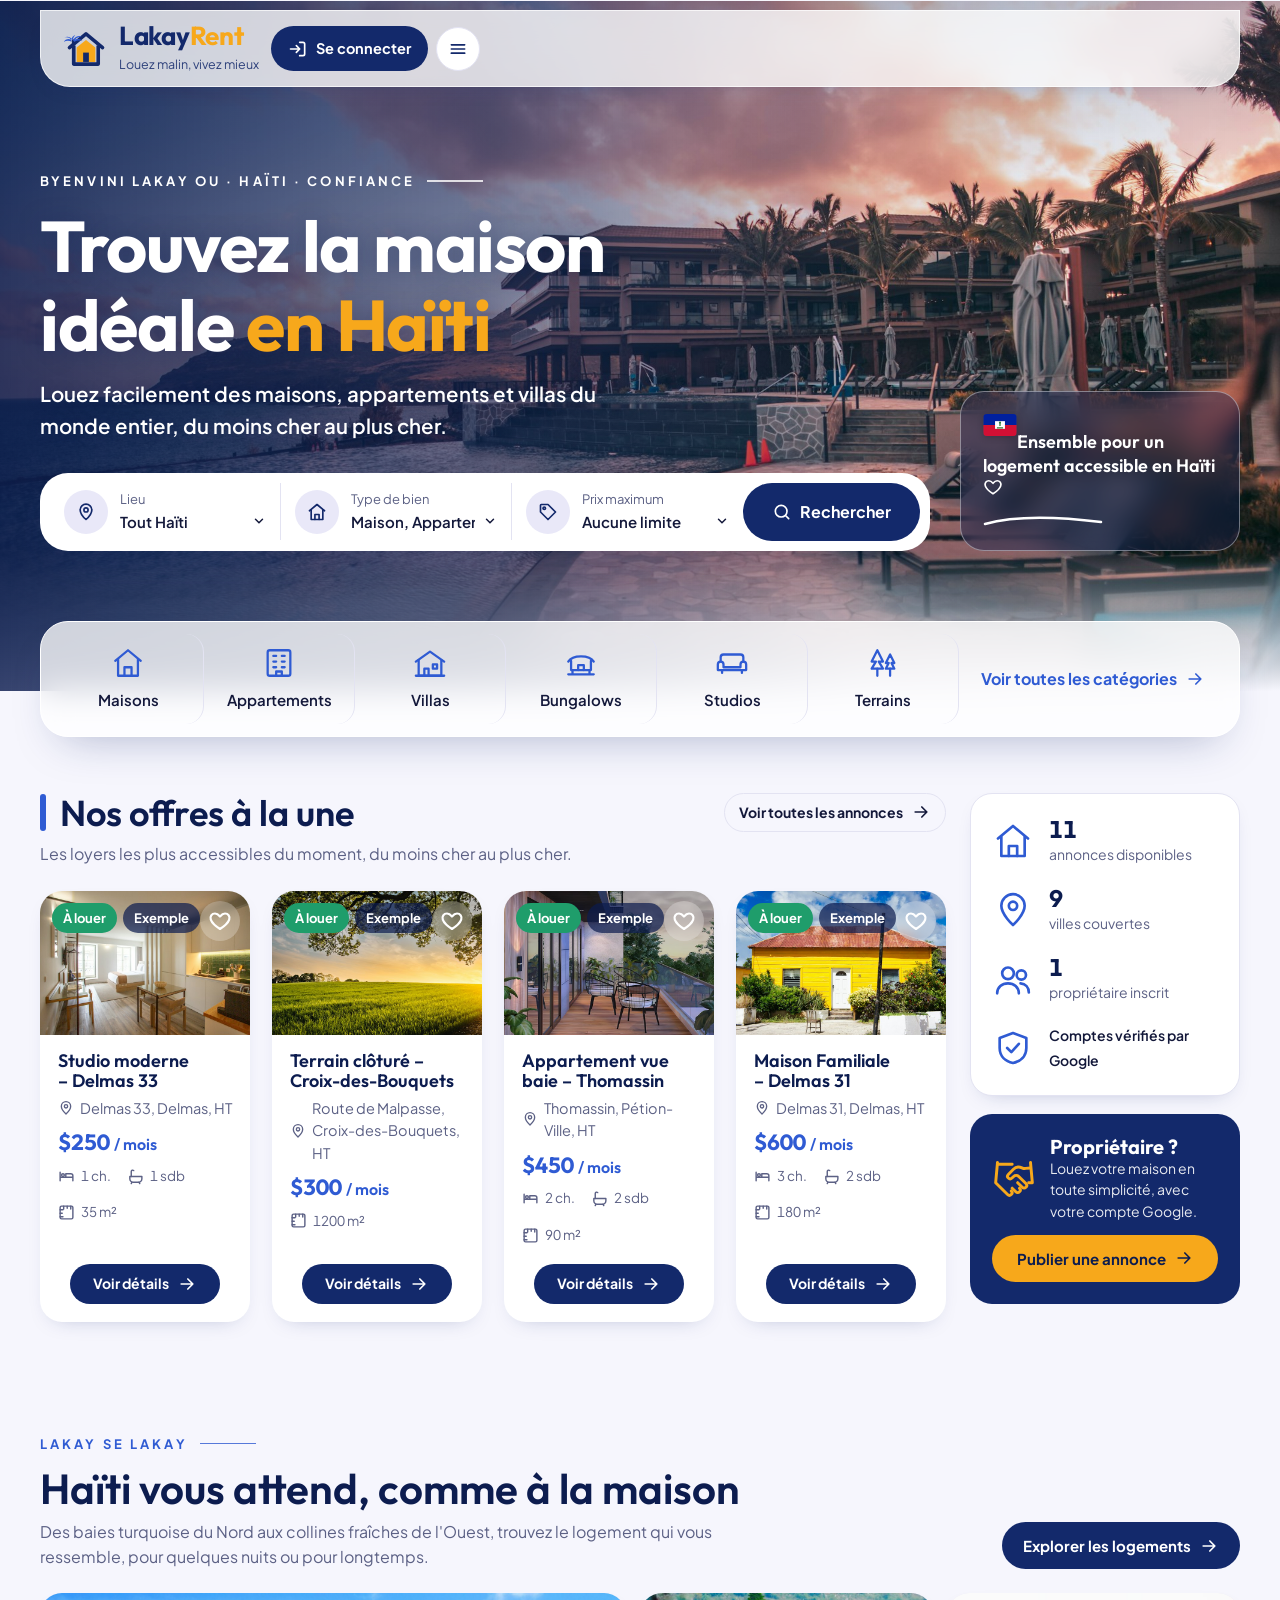
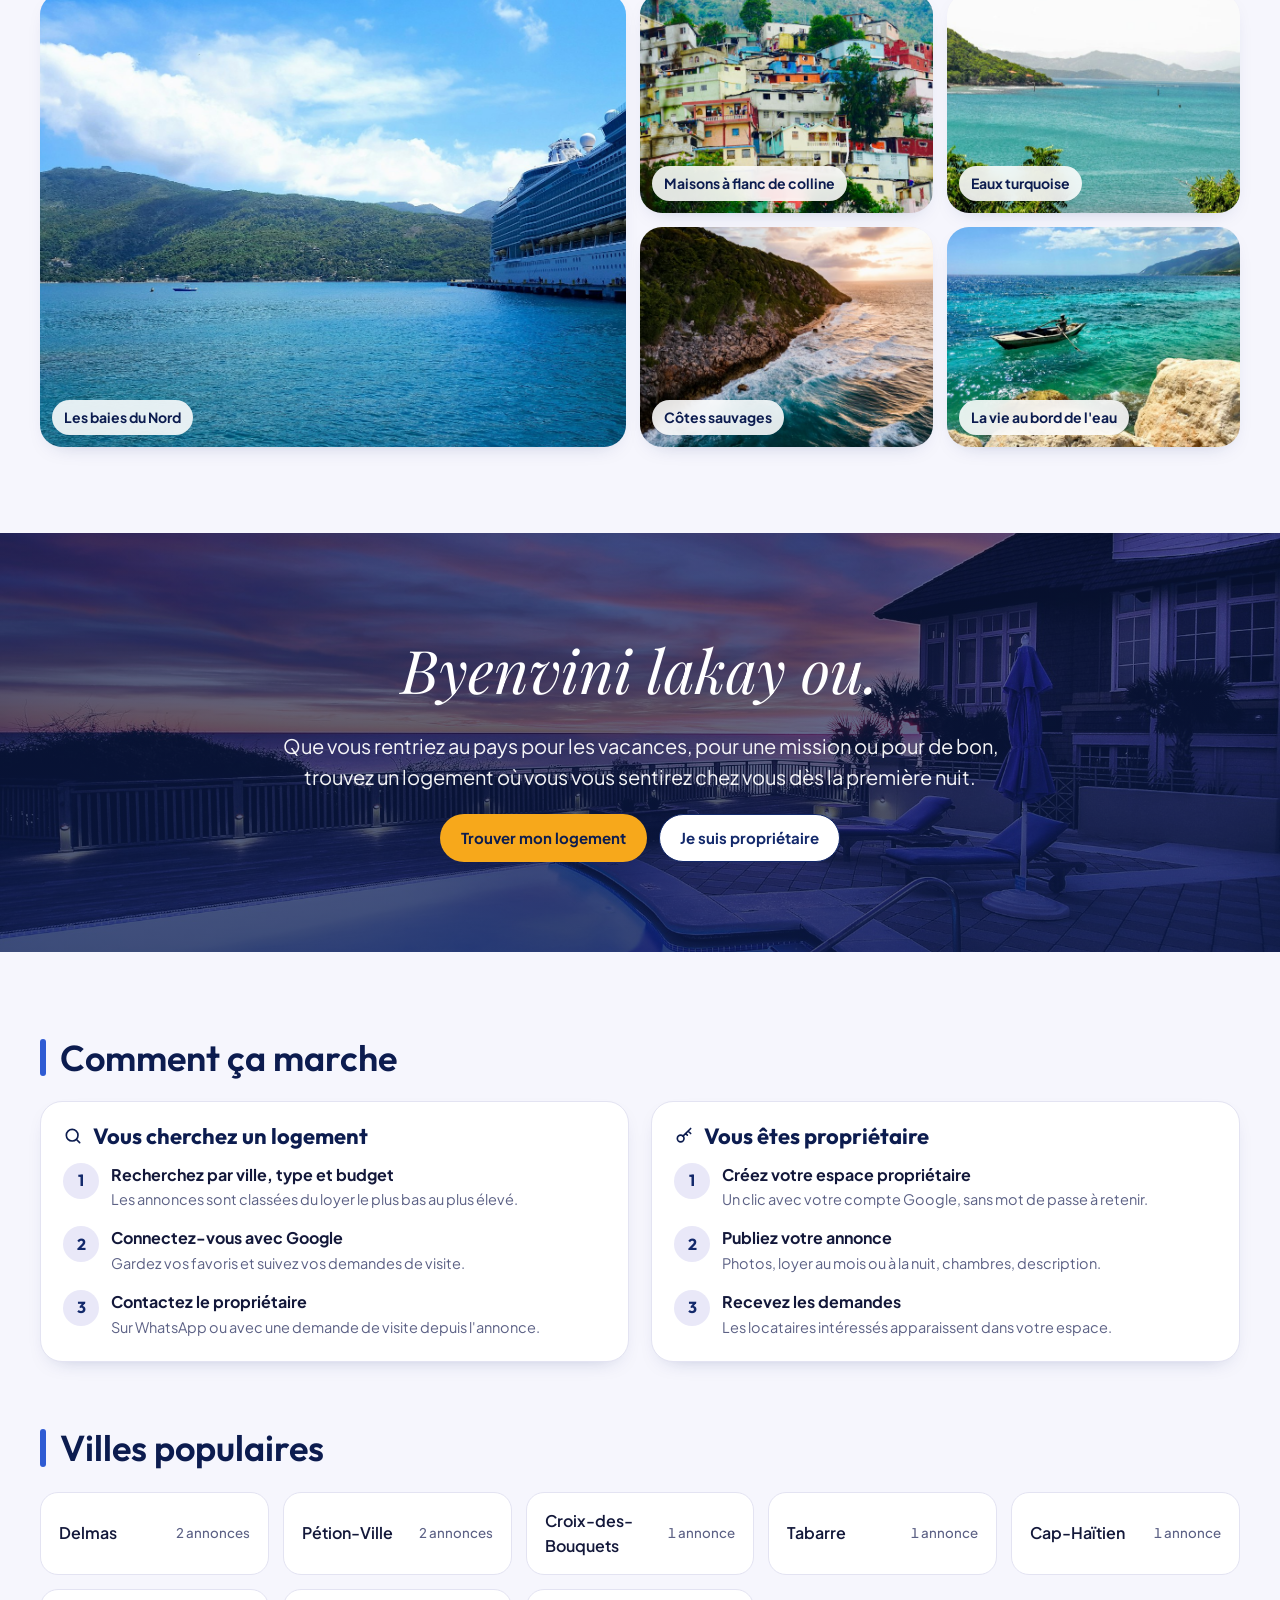
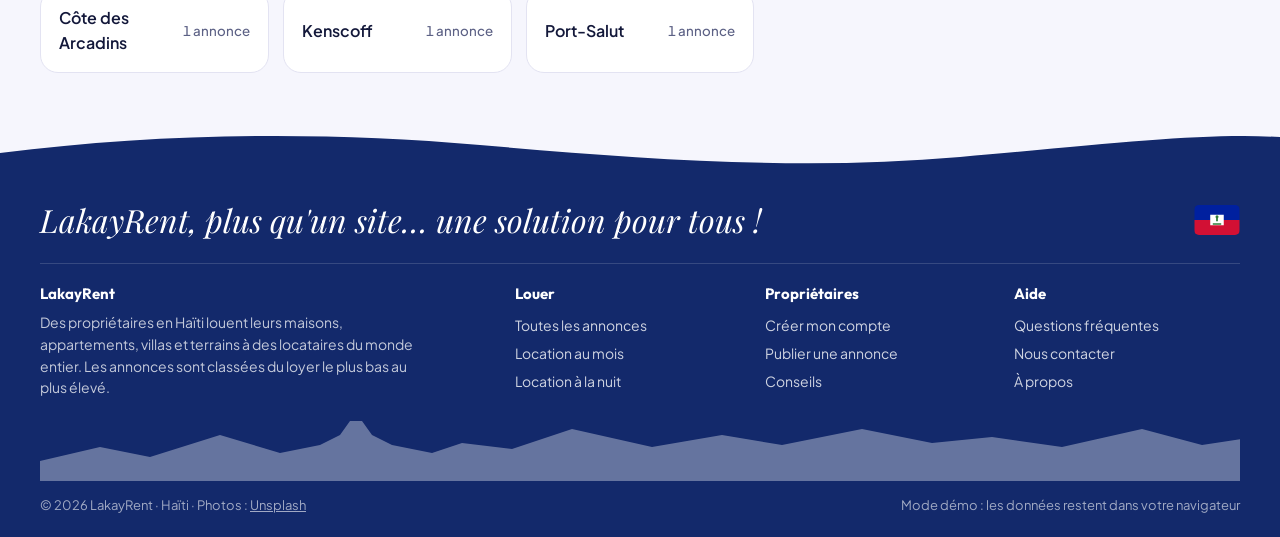
==== index.html @ ba7695eb "Vraies photos, section Haïti et bandeau d'accueil Co-Authored-By: Claude Opus 5.5 <noreply@anthropic" ====
<!DOCTYPE html>
<html lang="fr">
<head>
<meta charset="utf-8">
<meta name="viewport" content="width=device-width, initial-scale=1">
<title>LakayRent — Trouvez la maison idéale en Haïti</title>
<meta name="description" content="Louez des maisons, appartements, villas et terrains en Haïti, classés du moins cher au plus cher. Propriétaires : publiez votre annonce avec votre compte Google.">
<link rel="icon" href="assets/img/favicon.svg" type="image/svg+xml">
<link rel="preconnect" href="https://fonts.googleapis.com"><link rel="preconnect" href="https://fonts.gstatic.com" crossorigin>
<link href="https://fonts.googleapis.com/css2?family=Outfit:wght@400;500;600;700&family=Plus+Jakarta+Sans:wght@400;500;600;700&family=Playfair+Display:ital,wght@1,500&display=swap" rel="stylesheet">
<link rel="stylesheet" href="assets/css/style.css">
</head>
<body data-page="home">
<header id="site-header"></header>

<main>
  <section class="hero">
    <div class="container hero-inner">
      <div>
        <div class="eyebrow">Byenvini lakay ou · Haïti · Confiance</div>
        <h1>Trouvez la maison idéale <em>en Haïti</em></h1>
        <p class="lead">Louez facilement des maisons, appartements et villas du monde entier, du moins cher au plus cher.</p>
        <form class="searchbar" id="search" action="annonces.html">
          <div class="sb-field"><span class="sb-ico" id="icoLieu"></span><div style="flex:1;min-width:0"><label for="sVille">Lieu</label><select id="sVille" name="ville"><option value="">Tout Haïti</option></select></div></div>
          <div class="sb-field"><span class="sb-ico" id="icoType"></span><div style="flex:1;min-width:0"><label for="sType">Type de bien</label><select id="sType" name="type"><option value="">Maison, Appartement…</option></select></div></div>
          <div class="sb-field"><span class="sb-ico" id="icoPrix"></span><div style="flex:1;min-width:0"><label for="sMax">Prix maximum</label><select id="sMax" name="max">
            <option value="">Aucune limite</option><option value="100">$100</option><option value="250">$250</option><option value="500">$500</option><option value="1000">$1,000</option><option value="2500">$2,500</option></select></div></div>
          <button class="btn btn-primary" type="submit" id="sGo">Rechercher</button>
        </form>
      </div>
      <aside class="hero-note" id="heroNote"></aside>
    </div>
  </section>

  <div class="container cats">
    <nav class="cats-bar" id="cats" aria-label="Catégories"></nav>
  </div>

  <section class="section">
    <div class="container split">
      <div>
        <div class="section-head">
          <h2 class="section-title">Nos offres à la une</h2>
          <a class="btn btn-ghost btn-sm" href="annonces.html">Voir toutes les annonces <span id="arr1"></span></a>
        </div>
        <p class="section-sub">Les loyers les plus accessibles du moment, du moins cher au plus cher.</p>
        <div class="grid four" id="featured">
          <div class="skeleton"></div><div class="skeleton"></div><div class="skeleton"></div><div class="skeleton"></div>
        </div>
      </div>
      <aside>
        <div class="panel stats" id="stats"></div>
        <div class="owner-cta">
          <div class="head"><span id="icoHand"></span><div><h3>Propriétaire ?</h3><p>Louez votre maison en toute simplicité, avec votre compte Google.</p></div></div>
          <a class="btn btn-sun" href="connexion.html?role=proprietaire">Publier une annonce <span id="arr2"></span></a>
        </div>
      </aside>
    </div>
  </section>

  <section class="section haiti">
    <div class="container">
      <div class="haiti-head">
        <div>
          <div class="eyebrow" style="color:var(--blue)">Lakay se lakay</div>
          <h2>Haïti vous attend, comme à la maison</h2>
          <p>Des baies turquoise du Nord aux collines fraîches de l'Ouest, trouvez le logement qui vous ressemble, pour quelques nuits ou pour longtemps.</p>
        </div>
        <a class="btn btn-primary" href="annonces.html">Explorer les logements <span id="arr3"></span></a>
      </div>
      <div class="mosaic">
        <figure class="m-big"><img src="assets/img/photos/ht1.jpg" alt="Baie turquoise entourée de montagnes vertes" loading="lazy"><figcaption>Les baies du Nord</figcaption></figure>
        <figure><img src="assets/img/photos/sm/ht3.jpg" alt="Maisons blanches entourées d'arbres" loading="lazy"><figcaption>Maisons à flanc de colline</figcaption></figure>
        <figure><img src="assets/img/photos/sm/ht2.jpg" alt="Eau turquoise et côte boisée" loading="lazy"><figcaption>Eaux turquoise</figcaption></figure>
        <figure><img src="assets/img/photos/sm/ht5.jpg" alt="Plage rocheuse bordée d'arbres" loading="lazy"><figcaption>Côtes sauvages</figcaption></figure>
        <figure><img src="assets/img/photos/sm/ht6.jpg" alt="Bateau de pêche sur la mer" loading="lazy"><figcaption>La vie au bord de l'eau</figcaption></figure>
      </div>
    </div>
  </section>

  <section class="welcome">
    <div class="container welcome-inner">
      <p class="welcome-kr">Byenvini lakay ou.</p>
      <p class="welcome-txt">Que vous rentriez au pays pour les vacances, pour une mission ou pour de bon, trouvez un logement où vous vous sentirez chez vous dès la première nuit.</p>
      <div class="welcome-cta"><a class="btn btn-sun" href="annonces.html">Trouver mon logement</a><a class="btn btn-outline" href="connexion.html?role=proprietaire">Je suis propriétaire</a></div>
    </div>
  </section>

  <section class="section">
    <div class="container">
      <h2 class="section-title">Comment ça marche</h2>
      <div class="steps">
        <div class="panel">
          <h3 id="stepsLoc">Vous cherchez un logement</h3>
          <ol>
            <li><div><b>Recherchez par ville, type et budget</b><span>Les annonces sont classées du loyer le plus bas au plus élevé.</span></div></li>
            <li><div><b>Connectez-vous avec Google</b><span>Gardez vos favoris et suivez vos demandes de visite.</span></div></li>
            <li><div><b>Contactez le propriétaire</b><span>Sur WhatsApp ou avec une demande de visite depuis l'annonce.</span></div></li>
          </ol>
        </div>
        <div class="panel">
          <h3 id="stepsProp">Vous êtes propriétaire</h3>
          <ol>
            <li><div><b>Créez votre espace propriétaire</b><span>Un clic avec votre compte Google, sans mot de passe à retenir.</span></div></li>
            <li><div><b>Publiez votre annonce</b><span>Photos, loyer au mois ou à la nuit, chambres, description.</span></div></li>
            <li><div><b>Recevez les demandes</b><span>Les locataires intéressés apparaissent dans votre espace.</span></div></li>
          </ol>
        </div>
      </div>
    </div>
  </section>

  <section class="section" style="padding-top:10px">
    <div class="container">
      <h2 class="section-title">Villes populaires</h2>
      <div class="cities" id="cities"></div>
    </div>
  </section>
</main>

<footer id="site-footer"></footer>
<script src="assets/js/config.js"></script>
<script src="assets/js/core.js"></script>
<script>
(function(){
  const L=Lakay,$=L.$,esc=L.esc;
  $("#icoLieu").innerHTML=L.icon("pin");$("#icoType").innerHTML=L.icon("house");$("#icoPrix").innerHTML=L.icon("tag");
  $("#sGo").insertAdjacentHTML("afterbegin",L.icon("search"));
  $("#arr1").outerHTML=L.icon("arrow");$("#arr3").outerHTML=L.icon("arrow");$("#arr2").outerHTML=L.icon("arrow");$("#icoHand").outerHTML=L.icon("handshake");
  $("#stepsLoc").insertAdjacentHTML("afterbegin",L.icon("search"));$("#stepsProp").insertAdjacentHTML("afterbegin",L.icon("key"));
  $("#sVille").insertAdjacentHTML("beforeend",L.VILLES.map(v=>`<option>${esc(v)}</option>`).join(""));
  $("#sType").insertAdjacentHTML("beforeend",L.TYPES.map(t=>`<option value="${esc(t.v)}">${esc(t.pl)}</option>`).join(""));
  $("#heroNote").innerHTML=L.flag+`Ensemble pour un logement accessible en Haïti ${L.icon("heart")}<svg class="swoosh" viewBox="0 0 120 14" aria-hidden="true"><path d="M2 10C30 2 70 2 118 8" fill="none" stroke="#fff" stroke-width="2.5" stroke-linecap="round"/></svg>`;
  $("#cats").innerHTML=L.TYPES.map(t=>`<a class="cat" href="annonces.html?type=${encodeURIComponent(t.v)}">${L.icon(t.icon)}${esc(t.pl)}</a>`).join("")+`<a class="cats-all" href="annonces.html">Voir toutes les catégories ${L.icon("arrow")}</a>`;
  $("#search").addEventListener("submit",e=>{
    e.preventDefault();const p=new URLSearchParams();
    if($("#sVille").value)p.set("ville",$("#sVille").value);if($("#sType").value)p.set("type",$("#sType").value);if($("#sMax").value)p.set("max",$("#sMax").value);
    location.href="annonces.html"+(p.toString()?"?"+p:"");
  });
  function stats(list){
    const villes=new Set(list.map(l=>l.ville)).size;
    const props=new Set(list.map(l=>l.proprietaire_id).filter(Boolean)).size;
    $("#stats").innerHTML=`
      <div class="stat">${L.icon("house")}<div><b class="num">${list.length}</b><span>annonces disponibles</span></div></div>
      <div class="stat">${L.icon("pin")}<div><b class="num">${villes}</b><span>villes couvertes</span></div></div>
      <div class="stat">${L.icon("users")}<div><b class="num">${props}</b><span>propriétaire${props>1?"s":""} inscrit${props>1?"s":""}</span></div></div>
      <div class="stat">${L.icon("shield")}<div><span style="color:var(--text);font-weight:600">Comptes vérifiés par Google</span></div></div>`;
  }
  (async()=>{
    if(L.session())L.loadFavs();
    try{
      const list=(await L.getListings()).slice().sort((a,b)=>L.monthly(a)-L.monthly(b));
      $("#featured").innerHTML=list.length?list.slice(0,4).map(l=>L.card(l)).join(""):`<div class="empty" style="grid-column:1/-1"><h3>Aucune annonce pour l'instant</h3><p>Soyez le premier propriétaire à publier.</p></div>`;
      stats(list);
      const counts={};list.forEach(l=>counts[l.ville]=(counts[l.ville]||0)+1);
      $("#cities").innerHTML=Object.entries(counts).sort((a,b)=>b[1]-a[1]).slice(0,8).map(([v,n])=>`<a class="city" href="annonces.html?ville=${encodeURIComponent(v)}"><span>${esc(v)}</span><small class="num">${n} annonce${n>1?"s":""}</small></a>`).join("");
    }catch(e){
      $("#featured").innerHTML=`<div class="notice err" style="grid-column:1/-1">${esc(e.message)}</div>`;stats([]);
    }
  })();
})();
</script>
</body>
</html>
---- assets/css/style.css ----
/* LakayRent — feuille de style commune
   Idée de mise en page : en-tête en verre arrondi, héros photo plein cadre avec barre de recherche,
   barre de catégories flottante, grilles de cartes, pied de page bleu nuit en vague. */
:root{
  --navy:#13296B;
  --navy-2:#0C1C4F;
  --blue:#2F5BD3;
  --sky:#8DB9F0;
  --lav:#E9E8F8;
  --peach:#F5B69E;
  --sun:#F7A81B;
  --sun-2:#FFC928;
  --green:#1F9D6B;
  --red:#D2463F;
  --bg:#F6F6FD;
  --surface:#FFFFFF;
  --text:#13183A;
  --muted:#5C6185;
  --line:#E3E3F2;
  --glass:rgba(255,255,255,.78);
  --shadow:0 20px 45px -22px rgba(19,41,107,.35);
  --shadow-sm:0 8px 22px -14px rgba(19,41,107,.35);
  --radius:22px;
  --display:"Outfit",system-ui,-apple-system,"Segoe UI",sans-serif;
  --body:"Plus Jakarta Sans",system-ui,-apple-system,"Segoe UI",sans-serif;
  --script:"Playfair Display",Georgia,serif;
  color-scheme:light;
}
*{box-sizing:border-box}
html{scroll-behavior:smooth}
body{margin:0;background:var(--bg);color:var(--text);font-family:var(--body);font-size:16px;line-height:1.55;-webkit-font-smoothing:antialiased}
img{max-width:100%;display:block}
a{color:var(--blue)}
button,input,select,textarea{font:inherit;color:inherit}
h1,h2,h3,h4{font-family:var(--display);line-height:1.1;margin:0;text-wrap:balance}
:focus-visible{outline:3px solid var(--sun);outline-offset:2px;border-radius:12px}
.container{max-width:1240px;margin:0 auto;padding:0 20px}
.num{font-variant-numeric:tabular-nums}
.sr-only{position:absolute;width:1px;height:1px;overflow:hidden;clip:rect(0 0 0 0);white-space:nowrap}
.icon{width:20px;height:20px;flex:none;stroke:currentColor;fill:none;stroke-width:2;stroke-linecap:round;stroke-linejoin:round}
.icon.fill{fill:currentColor;stroke:none}
@media (prefers-reduced-motion: reduce){*{transition:none!important;animation:none!important;scroll-behavior:auto!important}}

/* ---------- buttons ---------- */
.btn{display:inline-flex;align-items:center;justify-content:center;gap:8px;border:1.5px solid transparent;border-radius:999px;padding:11px 20px;font-weight:700;font-size:15px;cursor:pointer;text-decoration:none;white-space:nowrap;transition:transform .15s ease,background .15s ease,box-shadow .15s ease}
.btn:hover{transform:translateY(-1px)}
.btn:disabled{opacity:.55;cursor:not-allowed;transform:none}
.btn-primary{background:var(--navy);color:#fff}
.btn-primary:hover{background:var(--navy-2);box-shadow:var(--shadow-sm)}
.btn-outline{background:#fff;color:var(--navy);border-color:var(--navy)}
.btn-outline:hover{background:var(--lav)}
.btn-sun{background:var(--sun);color:var(--navy-2)}
.btn-sun:hover{background:var(--sun-2)}
.btn-ghost{background:transparent;color:var(--text);border-color:var(--line)}
.btn-ghost:hover{background:var(--lav)}
.btn-danger{background:#fff;color:var(--red);border-color:#F1C9C6}
.btn-wa{background:#1FA855;color:#fff}
.btn-sm{padding:8px 14px;font-size:14px}
.btn-block{width:100%;white-space:normal}
.icon-btn{display:inline-grid;place-items:center;width:44px;height:44px;border-radius:999px;border:1px solid var(--line);background:#fff;color:var(--navy);cursor:pointer;text-decoration:none}
.icon-btn:hover{background:var(--lav)}

/* ---------- header ---------- */
.site-header{position:sticky;top:0;z-index:40;padding:10px 0 0}
.header-bar{display:flex;align-items:center;gap:12px;background:var(--glass);backdrop-filter:blur(16px);-webkit-backdrop-filter:blur(16px);border:1px solid rgba(255,255,255,.7);border-radius:0 0 30px 30px;padding:12px 18px 12px 22px;box-shadow:var(--shadow-sm)}
.logo{display:flex;align-items:center;gap:10px;text-decoration:none;color:var(--navy)}
.logo-mark{width:46px;height:46px}
.logo-name{font-family:var(--display);font-weight:700;font-size:26px;line-height:1;letter-spacing:-.01em}
.logo-name span{color:var(--sun)}
.logo-tag{display:block;white-space:nowrap;font-size:12.5px;color:var(--navy);opacity:.85;margin-top:3px}
.main-nav{display:flex;align-items:center;gap:0;margin-left:auto}
.nav-link{white-space:nowrap;display:inline-flex;align-items:center;gap:7px;padding:9px 11px;border-radius:999px;color:var(--text);text-decoration:none;font-weight:600;font-size:15px;border:0;background:transparent;cursor:pointer}
.nav-link .icon{width:18px;height:18px;color:var(--navy)}
.nav-link:hover{background:rgba(141,185,240,.18)}
.nav-link[aria-current="page"]{background:rgba(141,185,240,.28);color:var(--navy);box-shadow:inset 0 0 0 1px rgba(47,91,211,.25)}
.dropdown{position:relative}
.dropdown-menu{position:absolute;top:calc(100% + 8px);left:0;min-width:220px;background:#fff;border:1px solid var(--line);border-radius:18px;box-shadow:var(--shadow);padding:8px;display:none}
.dropdown.open .dropdown-menu{display:grid}
.dropdown-menu a{padding:10px 12px;border-radius:12px;color:var(--text);text-decoration:none;font-weight:600;font-size:14.5px;display:flex;gap:10px;align-items:center}
.dropdown-menu a:hover{background:var(--lav)}
.header-actions{display:flex;align-items:center;gap:8px}
.header-actions .btn{padding:10px 16px;font-size:14.5px}
.avatar{width:38px;height:38px;border-radius:999px;object-fit:cover;background:var(--lav);display:grid;place-items:center;font-weight:700;color:var(--navy)}
.user-chip{text-decoration:none;color:var(--text);display:flex;align-items:center;gap:8px;padding:4px 12px 4px 4px;border-radius:999px;border:1px solid var(--line);background:#fff;cursor:pointer;font-weight:600;font-size:14px}
.burger{display:none}
@media (max-width:1280px){
  .main-nav{display:none;position:absolute;top:calc(100% + 6px);left:20px;right:20px;flex-direction:column;align-items:stretch;background:#fff;border-radius:22px;padding:10px;box-shadow:var(--shadow)}
  .main-nav.open{display:flex}
  .burger{display:inline-grid;margin-left:auto}
  .header-actions .hide-sm{display:none}
  .dropdown-menu{position:static;box-shadow:none;border:0;padding:0 0 0 18px}
}
@media (max-width:520px){.logo-tag{display:none}.logo-name{font-size:22px}.logo-mark{width:38px;height:38px}}

/* ---------- hero ---------- */
.hero{position:relative;margin-top:-86px;padding:170px 0 140px;background:var(--navy) url('../img/photos/hero.jpg') center 60%/cover no-repeat;color:#fff;overflow:hidden}
.hero::before{content:"";position:absolute;inset:0;background:linear-gradient(90deg,rgba(12,28,79,.82) 0%,rgba(12,28,79,.55) 38%,rgba(12,28,79,.1) 68%,rgba(12,28,79,0) 100%),linear-gradient(180deg,rgba(12,28,79,.25),rgba(12,28,79,0) 30%,rgba(246,246,253,0) 80%,var(--bg) 100%)}
.hero-inner{position:relative;display:grid;grid-template-columns:minmax(0,1fr) 280px;gap:30px;align-items:end}
.eyebrow{display:flex;align-items:center;gap:12px;font-size:13px;letter-spacing:.24em;text-transform:uppercase;font-weight:700}
.eyebrow::after{content:"";width:56px;height:1.5px;background:currentColor;opacity:.8}
.hero h1{font-size:clamp(40px,5.6vw,72px);font-weight:700;letter-spacing:-.02em;margin:16px 0 14px;text-shadow:0 2px 24px rgba(12,28,79,.35)}
.hero h1 em{font-style:normal;color:var(--sun)}
.hero .lead{font-size:clamp(17px,1.6vw,21px);font-weight:600;max-width:40ch;margin:0 0 30px;text-shadow:0 1px 14px rgba(12,28,79,.4)}
.searchbar{display:grid;grid-template-columns:repeat(3,minmax(0,1fr)) auto;align-items:center;background:#fff;color:var(--text);border-radius:28px;padding:10px;box-shadow:var(--shadow);max-width:920px}
.sb-field{display:flex;align-items:center;gap:12px;padding:6px 14px;border-right:1px solid var(--line);min-width:0}
.sb-field:nth-child(3){border-right:0}
.sb-ico{width:44px;height:44px;border-radius:999px;background:var(--lav);display:grid;place-items:center;color:var(--navy);flex:none}
.sb-field label{display:block;font-size:13px;color:var(--muted)}
.sb-field select{border:0;background:transparent;font-weight:600;font-size:15px;padding:0;width:100%;cursor:pointer;appearance:none;-webkit-appearance:none;background-image:url("data:image/svg+xml,%3Csvg xmlns='http://www.w3.org/2000/svg' width='14' height='14' viewBox='0 0 24 24' fill='none' stroke='%2313183A' stroke-width='2.5' stroke-linecap='round'%3E%3Cpath d='m6 9 6 6 6-6'/%3E%3C/svg%3E");background-repeat:no-repeat;background-position:right center;padding-right:22px}
.sb-field select:focus{outline:none}
.searchbar .btn{padding:16px 28px;font-size:16px}
.hero-note{padding:22px;border-radius:24px;background:rgba(12,28,79,.38);backdrop-filter:blur(14px);-webkit-backdrop-filter:blur(14px);border:1px solid rgba(255,255,255,.4);font-family:var(--display);font-weight:600;font-size:18px;line-height:1.3}
.hero-note svg.flag{width:34px;height:22px;border-radius:4px;margin-bottom:12px;box-shadow:0 2px 6px rgba(0,0,0,.2)}
.hero-note .swoosh{display:block;margin-top:12px;width:120px;height:14px}
@media (max-width:980px){
  .hero-inner{grid-template-columns:1fr}
  .hero-note{display:none}
  .searchbar{grid-template-columns:1fr;border-radius:24px;gap:4px}
  .sb-field{border-right:0;border-bottom:1px solid var(--line);padding:10px}
  .sb-field:nth-child(3){border-bottom:0}
  .searchbar .btn{width:100%}
}

/* ---------- categories ---------- */
.cats{position:relative;margin-top:-70px;z-index:2}
.cats-bar{display:grid;grid-template-columns:repeat(6,1fr) auto;align-items:center;background:var(--glass);backdrop-filter:blur(16px);-webkit-backdrop-filter:blur(16px);border:1px solid #fff;border-radius:28px;padding:12px;box-shadow:var(--shadow)}
.cat{display:flex;flex-direction:column;align-items:center;gap:8px;padding:12px 8px;border-radius:18px;text-decoration:none;color:var(--text);font-weight:600;font-size:15px;border-right:1px solid var(--line)}
.cat:hover{background:#fff}
.cat .icon{width:34px;height:34px;color:var(--blue);stroke-width:1.6}
.cats-all{padding:0 22px;font-weight:700;color:var(--blue);text-decoration:none;display:flex;align-items:center;gap:8px;white-space:nowrap}
@media (max-width:980px){
  .cats-bar{grid-template-columns:repeat(3,1fr)}
  .cat:nth-child(3n){border-right:0}
  .cats-all{grid-column:1/-1;justify-content:center;padding:12px}
}

/* ---------- sections ---------- */
.section{padding:56px 0}
.section-title{display:flex;align-items:center;gap:14px;font-size:clamp(26px,3vw,36px);font-weight:600;color:var(--navy-2);margin-bottom:24px}
.section-title::before{content:"";width:6px;height:1.05em;border-radius:6px;background:var(--blue)}
.section-head{display:flex;justify-content:space-between;align-items:end;gap:16px;flex-wrap:wrap;margin-bottom:24px}
.section-head .section-title{margin:0}
.section-sub{color:var(--muted);margin:-14px 0 24px;max-width:65ch}
.split{display:grid;grid-template-columns:minmax(0,1fr) 270px;gap:24px;align-items:start}
@media (max-width:1100px){.split{grid-template-columns:1fr}}

/* ---------- cards ---------- */
.grid{display:grid;grid-template-columns:repeat(auto-fill,minmax(250px,1fr));gap:22px}
.grid.four{grid-template-columns:repeat(4,minmax(0,1fr))}
@media (max-width:1100px){.grid.four{grid-template-columns:repeat(2,minmax(0,1fr))}}
@media (max-width:560px){.grid.four{grid-template-columns:1fr}}
.card{position:relative;background:#fff;border-radius:var(--radius);overflow:hidden;box-shadow:var(--shadow-sm);display:flex;flex-direction:column;transition:transform .2s ease,box-shadow .2s ease}
.card:hover{transform:translateY(-4px);box-shadow:var(--shadow)}
.card-media{position:relative;aspect-ratio:16/11;background:var(--lav);overflow:hidden}
.card-media img{width:100%;height:100%;object-fit:cover;transition:transform .4s ease}
.card:hover .card-media img{transform:scale(1.04)}
.badge{display:inline-flex;align-items:center;gap:6px;border-radius:999px;padding:5px 11px;font-size:13px;font-weight:700}
.badge-green{background:var(--green);color:#fff}
.badge-dark{background:rgba(12,28,79,.7);color:#fff}
.badge-sun{background:var(--sun);color:var(--navy-2)}
.badge-soft{background:var(--lav);color:var(--navy)}
.card-badges{position:absolute;top:12px;left:12px;display:flex;gap:6px;flex-wrap:wrap}
.fav{position:absolute;top:10px;right:10px;width:40px;height:40px;border-radius:999px;border:0;background:rgba(255,255,255,.25);backdrop-filter:blur(6px);color:#fff;display:grid;place-items:center;cursor:pointer}
.fav .icon{width:24px;height:24px;stroke-width:2.2}
.fav[aria-pressed="true"]{color:#F0506E;background:#fff}
.fav[aria-pressed="true"] .icon{fill:currentColor}
.rank{position:absolute;bottom:12px;left:12px}
.card-body{padding:16px 18px 18px;display:flex;flex-direction:column;gap:6px;flex:1}
.card-title{font-size:18px;font-weight:600;color:var(--navy-2)}
.card-title a{color:inherit;text-decoration:none}
.card-title a::after{content:"";position:absolute;inset:0}
.loc{display:flex;align-items:center;gap:6px;color:var(--muted);font-size:14.5px}
.loc .icon{width:16px;height:16px}
.price{font-family:var(--display);font-weight:700;font-size:22px;color:var(--blue)}
.price small{font-size:16px;font-weight:600}
.specs{display:flex;gap:16px;color:var(--muted);font-size:13.5px;flex-wrap:wrap}
.specs span{display:inline-flex;align-items:center;gap:6px}
.specs .icon{width:17px;height:17px}
.card-foot{margin-top:auto;padding-top:12px;display:flex;justify-content:center}
.card-foot .btn{position:relative;z-index:1;min-width:150px}
.card .fav{z-index:2}

/* ---------- side panels ---------- */
.panel{background:#fff;border-radius:var(--radius);box-shadow:var(--shadow-sm);padding:22px;border:1px solid var(--line)}
.stats{display:grid;gap:18px}
.stat{display:flex;align-items:center;gap:16px}
.stat .icon{width:40px;height:40px;color:var(--blue);stroke-width:1.6}
.stat b{display:block;font-family:var(--display);font-size:24px;color:var(--navy-2);line-height:1.1}
.stat span{font-size:14px;color:var(--muted)}
.owner-cta{margin-top:18px;background:var(--navy);color:#fff;border-radius:var(--radius);padding:22px;display:grid;gap:12px}
.owner-cta h3{font-size:20px}
.owner-cta p{margin:0;font-size:14px;opacity:.9}
.owner-cta .head{display:flex;gap:14px;align-items:center}
.owner-cta .head .icon{width:44px;height:44px;color:var(--sun);stroke-width:1.6}

/* ---------- steps / cities ---------- */
.steps{display:grid;grid-template-columns:repeat(2,1fr);gap:22px}
@media (max-width:860px){.steps{grid-template-columns:1fr}}
.steps .panel h3{font-size:22px;color:var(--navy-2);margin-bottom:14px;display:flex;gap:10px;align-items:center}
.steps ol{margin:0;padding:0;list-style:none;display:grid;gap:14px;counter-reset:s}
.steps li{display:grid;grid-template-columns:36px 1fr;gap:12px;counter-increment:s}
.steps li::before{content:counter(s);width:36px;height:36px;border-radius:999px;background:var(--lav);color:var(--navy);display:grid;place-items:center;font-weight:700;font-family:var(--display)}
.steps li b{display:block}
.steps li span{color:var(--muted);font-size:14.5px}
.cities{display:grid;grid-template-columns:repeat(auto-fill,minmax(200px,1fr));gap:14px}
.city{display:flex;justify-content:space-between;align-items:center;padding:16px 18px;border-radius:18px;background:#fff;border:1px solid var(--line);text-decoration:none;color:var(--text);font-weight:600}
.city:hover{border-color:var(--sky);box-shadow:var(--shadow-sm)}
.city small{color:var(--muted);font-weight:500;white-space:nowrap}

/* ---------- listing page ---------- */
.page-head{padding:34px 0 8px}
.page-head h1{font-size:clamp(30px,3.6vw,44px);color:var(--navy-2);font-weight:600}
.page-head p{color:var(--muted);margin:8px 0 0}
.listing-layout{display:grid;grid-template-columns:280px minmax(0,1fr);gap:26px;align-items:start}
@media (max-width:900px){.listing-layout{grid-template-columns:1fr}}
.filters{position:sticky;top:110px;display:grid;gap:16px}
@media (max-width:900px){.filters{position:static}}
.field{display:grid;gap:6px}
.field label,.field .label{font-size:13px;font-weight:700;color:var(--navy-2)}
.field input,.field select,.field textarea{width:100%;border:1.5px solid var(--line);background:#fff;border-radius:14px;padding:11px 13px;font-size:15px}
.field input:focus,.field select:focus,.field textarea:focus{border-color:var(--sky);outline:none;box-shadow:0 0 0 4px rgba(141,185,240,.25)}
.field textarea{min-height:110px;resize:vertical}
.field .hint{font-size:12.5px;color:var(--muted)}
.seg{display:flex;background:var(--lav);border-radius:999px;padding:4px;gap:2px}
.seg button{flex:1;border:0;background:transparent;border-radius:999px;padding:8px 10px;font-weight:600;font-size:13.5px;cursor:pointer;color:var(--muted)}
.seg button[aria-pressed="true"]{background:#fff;color:var(--navy);box-shadow:var(--shadow-sm)}
.toolbar{display:flex;justify-content:space-between;align-items:center;gap:14px;flex-wrap:wrap;margin-bottom:18px}
.toolbar .count{color:var(--muted)}
.toolbar .count b{color:var(--navy-2)}
.ladder{display:flex;align-items:center;gap:12px;font-size:13px;color:var(--muted);margin-bottom:20px}
.ladder .bar{flex:1;height:8px;border-radius:99px;background:linear-gradient(90deg,var(--sky),var(--lav),var(--peach))}
.empty{padding:50px 24px;text-align:center;border:1.5px dashed var(--line);border-radius:var(--radius);color:var(--muted);background:#fff}
.empty h3{color:var(--navy-2);margin-bottom:6px}
.notice{padding:12px 16px;border-radius:14px;background:#FFF6E0;border:1px solid #F8DE9C;font-size:14px;color:#5E4710}
.notice.info{background:#EEF3FE;border-color:#CDDAF8;color:#1C3274}
.notice.ok{background:#E8F7F0;border-color:#BFE6D3;color:#14593D}
.notice.err{background:#FDECEB;border-color:#F4C7C3;color:#7A1F1A}

/* ---------- detail ---------- */
.detail{display:grid;grid-template-columns:minmax(0,1fr) 360px;gap:28px;align-items:start;padding:28px 0 60px}
@media (max-width:960px){.detail{grid-template-columns:1fr}}
.gallery{display:grid;gap:10px}
.gallery-main{border-radius:var(--radius);overflow:hidden;aspect-ratio:16/10;background:var(--lav)}
.gallery-main img{width:100%;height:100%;object-fit:cover}
.thumbs{display:flex;gap:10px;overflow-x:auto}
.thumbs button{border:2px solid transparent;border-radius:14px;padding:0;overflow:hidden;width:96px;height:68px;flex:none;cursor:pointer;background:var(--lav)}
.thumbs button[aria-current="true"]{border-color:var(--blue)}
.thumbs img{width:100%;height:100%;object-fit:cover}
.detail h1{font-size:clamp(28px,3.2vw,40px);color:var(--navy-2);font-weight:600;margin:20px 0 8px}
.spec-grid{display:grid;grid-template-columns:repeat(4,1fr);gap:12px;margin:20px 0}
@media (max-width:560px){.spec-grid{grid-template-columns:repeat(2,1fr)}}
.spec-grid div{background:#fff;border:1px solid var(--line);border-radius:18px;padding:14px;display:grid;gap:4px}
.spec-grid .icon{color:var(--blue)}
.spec-grid b{font-family:var(--display);font-size:20px;color:var(--navy-2)}
.spec-grid span{font-size:13px;color:var(--muted)}
.desc{white-space:pre-line;max-width:70ch}
.contact-card{position:sticky;top:110px;display:grid;grid-template-columns:minmax(0,1fr);gap:14px}
.contact-card .price{font-size:30px}
.owner-line{display:flex;align-items:center;gap:12px;padding:12px;border-radius:16px;background:var(--lav)}
.owner-line b{display:block}
.owner-line span{font-size:13px;color:var(--muted)}
.wa-number{font-family:var(--display);font-weight:700;font-size:18px;text-align:center}

/* ---------- auth & dashboard ---------- */
.auth-wrap{display:grid;grid-template-columns:1.05fr .95fr;min-height:560px;border-radius:30px;overflow:hidden;box-shadow:var(--shadow);background:#fff;margin:34px 0 60px}
@media (max-width:860px){.auth-wrap{grid-template-columns:1fr}.auth-art{min-height:220px}}
.auth-art{background:var(--navy) center/cover;position:relative;color:#fff;display:flex;align-items:end;padding:30px}
.auth-art::before{content:"";position:absolute;inset:0;background:linear-gradient(180deg,rgba(12,28,79,0),rgba(12,28,79,.75))}
.auth-art div{position:relative}
.auth-art h2{font-size:32px}
.auth-panel{padding:40px;display:grid;align-content:center;gap:18px}
.auth-panel h1{font-size:32px;color:var(--navy-2)}
.role-pick{display:grid;grid-template-columns:1fr 1fr;gap:12px}
.role{border:2px solid var(--line);background:#fff;border-radius:20px;padding:18px;text-align:left;cursor:pointer;display:grid;gap:6px}
.role .icon{width:32px;height:32px;color:var(--blue)}
.role b{font-family:var(--display);font-size:18px;color:var(--navy-2)}
.role span{font-size:13.5px;color:var(--muted)}
.role[aria-pressed="true"]{border-color:var(--blue);background:#F2F6FF}
.divider{display:flex;align-items:center;gap:12px;color:var(--muted);font-size:13px}
.divider::before,.divider::after{content:"";flex:1;height:1px;background:var(--line)}
.g-wrap{min-height:44px;display:flex;justify-content:center}
.dash{display:grid;grid-template-columns:260px minmax(0,1fr);gap:26px;align-items:start;padding:28px 0 60px}
@media (max-width:900px){.dash{grid-template-columns:1fr}}
.dash-side{display:grid;gap:12px;position:sticky;top:110px}
@media (max-width:900px){.dash-side{position:static}}
.profile{display:flex;align-items:center;gap:12px}
.profile .avatar{width:52px;height:52px;font-size:20px}
.profile b{display:block;font-family:var(--display);font-size:18px;color:var(--navy-2)}
.profile span{font-size:13px;color:var(--muted);word-break:break-all}
.tabs{display:grid;gap:4px}
.tab{display:flex;align-items:center;gap:10px;padding:11px 14px;border-radius:14px;border:0;background:transparent;font-weight:600;cursor:pointer;text-align:left;color:var(--text)}
.tab:hover{background:var(--lav)}
.tab[aria-selected="true"]{background:var(--navy);color:#fff}
.tab .count{margin-left:auto;background:var(--lav);color:var(--navy);border-radius:999px;font-size:12px;padding:2px 8px}
.tab[aria-selected="true"] .count{background:rgba(255,255,255,.2);color:#fff}
.form-grid{display:grid;grid-template-columns:repeat(6,1fr);gap:16px}
.form-grid .s2{grid-column:span 2}.form-grid .s3{grid-column:span 3}.form-grid .s6{grid-column:1/-1}
@media (max-width:640px){.form-grid .s2,.form-grid .s3{grid-column:1/-1}}
.photo-drop{border:2px dashed var(--sky);border-radius:18px;padding:20px;text-align:center;background:#F7FAFF;cursor:pointer;color:var(--muted)}
.photo-drop b{color:var(--navy)}
.previews{display:flex;gap:10px;flex-wrap:wrap;margin-top:10px}
.previews figure{margin:0;position:relative;width:110px;height:78px;border-radius:12px;overflow:hidden}
.previews img{width:100%;height:100%;object-fit:cover}
.previews button{position:absolute;top:4px;right:4px;width:24px;height:24px;border-radius:999px;border:0;background:rgba(0,0,0,.6);color:#fff;cursor:pointer;line-height:1}
.row-list{display:grid;gap:12px}
.row{display:grid;grid-template-columns:120px minmax(0,1fr) auto;gap:16px;align-items:center;background:#fff;border:1px solid var(--line);border-radius:18px;padding:12px}
.row img{width:120px;height:84px;object-fit:cover;border-radius:12px}
.row h4{font-size:17px;color:var(--navy-2)}
.row .meta{font-size:13.5px;color:var(--muted)}
.row .actions{display:flex;gap:8px;flex-wrap:wrap;justify-content:end}
@media (max-width:640px){.row{grid-template-columns:90px 1fr}.row img{width:90px;height:66px}.row .actions{grid-column:1/-1;justify-content:start}}
.req{background:#fff;border:1px solid var(--line);border-radius:18px;padding:16px;display:grid;gap:6px}
.req-head{display:flex;justify-content:space-between;gap:10px;flex-wrap:wrap}
.req-head b{color:var(--navy-2)}
.req .meta{font-size:13px;color:var(--muted)}

/* ---------- about ---------- */
.about-hero{display:grid;grid-template-columns:1fr 1fr;gap:30px;align-items:center;padding:30px 0}
@media (max-width:860px){.about-hero{grid-template-columns:1fr}}
.about-hero img{border-radius:28px;box-shadow:var(--shadow)}
.values{display:grid;grid-template-columns:repeat(3,1fr);gap:18px}
@media (max-width:860px){.values{grid-template-columns:1fr}}
.values .panel .icon{width:36px;height:36px;color:var(--blue);margin-bottom:10px}
.values h3{color:var(--navy-2);font-size:20px;margin-bottom:6px}
.values p{margin:0;color:var(--muted)}
.faq{display:grid;gap:10px}
.faq details{background:#fff;border:1px solid var(--line);border-radius:18px;padding:16px 20px}
.faq summary{cursor:pointer;font-weight:700;color:var(--navy-2);list-style:none;display:flex;justify-content:space-between;gap:10px}
.faq summary::after{content:"+";font-size:22px;line-height:1;color:var(--blue)}
.faq details[open] summary::after{content:"–"}
.faq p{margin:10px 0 0;color:var(--muted)}

/* ---------- footer ---------- */
.site-footer{position:relative;margin-top:40px;background:var(--navy);color:#fff}
.site-footer .wave{position:absolute;top:-38px;left:0;width:100%;height:40px;display:block}
.footer-top{display:flex;justify-content:space-between;align-items:center;gap:20px;flex-wrap:wrap;padding:26px 0 18px}
.tagline{font-family:var(--script);font-style:italic;font-size:clamp(22px,2.6vw,32px)}
.socials{display:flex;gap:10px;align-items:center}
.socials a{width:44px;height:44px;border-radius:999px;background:#fff;color:var(--navy);display:grid;place-items:center}
.socials a .icon{width:22px;height:22px}
.socials svg.flag{width:46px;height:30px;border-radius:5px;margin-left:6px}
.footer-cols{display:grid;grid-template-columns:2fr 1fr 1fr 1fr;gap:24px;padding:22px 0;border-top:1px solid rgba(255,255,255,.15)}
@media (max-width:760px){.footer-cols{grid-template-columns:1fr 1fr}}
.footer-cols h4{font-size:15px;margin-bottom:10px}
.footer-cols a{display:block;color:rgba(255,255,255,.8);text-decoration:none;font-size:14px;padding:3px 0}
.footer-cols a:hover{color:var(--sun)}
.footer-cols p{color:rgba(255,255,255,.75);font-size:14px;margin:0;max-width:38ch}
.skyline{display:block;width:100%;height:60px;opacity:.35}
.copy{padding:14px 0 22px;font-size:13px;color:rgba(255,255,255,.6);display:flex;justify-content:space-between;gap:10px;flex-wrap:wrap}

/* ---------- modal & toast ---------- */
.modal{position:fixed;inset:0;background:rgba(12,28,79,.5);display:none;align-items:center;justify-content:center;padding:16px;z-index:60}
.modal.open{display:flex}
.modal-box{background:#fff;border-radius:26px;max-width:480px;width:100%;padding:26px;box-shadow:var(--shadow);display:grid;gap:14px}
.modal-box h3{font-size:24px;color:var(--navy-2)}
.toast{position:fixed;left:50%;bottom:24px;transform:translateX(-50%) translateY(20px);background:var(--navy-2);color:#fff;padding:12px 18px;border-radius:14px;box-shadow:var(--shadow);opacity:0;pointer-events:none;transition:all .25s ease;z-index:70;font-weight:600;font-size:14.5px;max-width:calc(100% - 32px)}
.toast.show{opacity:1;transform:translateX(-50%) translateY(0)}
.skeleton{background:linear-gradient(90deg,#ECECF8,#F6F6FD,#ECECF8);background-size:200% 100%;animation:sk 1.2s infinite;border-radius:var(--radius);min-height:330px}
@keyframes sk{to{background-position:-200% 0}}

.mobile-only{display:none}
@media (max-width:1280px){.main-nav .mobile-only{display:inline-flex}}

@media (min-width:1700px){.hero{background-image:url('../img/photos/hero-4k.jpg')}}
/* ---------- Haïti mosaic & welcome band ---------- */
.haiti-head{display:flex;justify-content:space-between;align-items:end;gap:20px;flex-wrap:wrap;margin-bottom:24px}
.haiti-head h2{font-size:clamp(28px,3.4vw,42px);color:var(--navy-2);font-weight:600;margin:12px 0 8px}
.haiti-head p{color:var(--muted);max-width:60ch;margin:0}
.mosaic{display:grid;grid-template-columns:2fr 1fr 1fr;grid-template-rows:220px 220px;gap:14px}
.mosaic figure{position:relative;margin:0;border-radius:22px;overflow:hidden;background:var(--lav);box-shadow:var(--shadow-sm)}
.mosaic .m-big{grid-row:span 2}
.mosaic img{width:100%;height:100%;object-fit:cover;transition:transform .6s ease}
.mosaic figure:hover img{transform:scale(1.05)}
.mosaic figcaption{position:absolute;left:12px;bottom:12px;background:rgba(255,255,255,.88);backdrop-filter:blur(8px);color:var(--navy-2);font-weight:700;font-size:14px;padding:7px 12px;border-radius:999px}
@media (max-width:860px){.mosaic{grid-template-columns:1fr 1fr;grid-template-rows:none;grid-auto-rows:170px}.mosaic .m-big{grid-column:1/-1;grid-row:auto;height:240px}}
.welcome{position:relative;margin:30px 0;padding:90px 0;background:var(--navy) url('../img/photos/hero2.jpg') center/cover no-repeat;color:#fff;text-align:center}
.welcome::before{content:"";position:absolute;inset:0;background:linear-gradient(180deg,rgba(12,28,79,.55),rgba(12,28,79,.75))}
.welcome-inner{position:relative;display:grid;justify-items:center;gap:14px}
.welcome-kr{font-family:var(--script);font-style:italic;font-size:clamp(36px,5vw,60px);margin:0;color:#fff}
.welcome-txt{font-size:clamp(16px,1.6vw,20px);max-width:52ch;margin:0;opacity:.95}
.welcome-cta{display:flex;gap:12px;flex-wrap:wrap;justify-content:center;margin-top:8px}
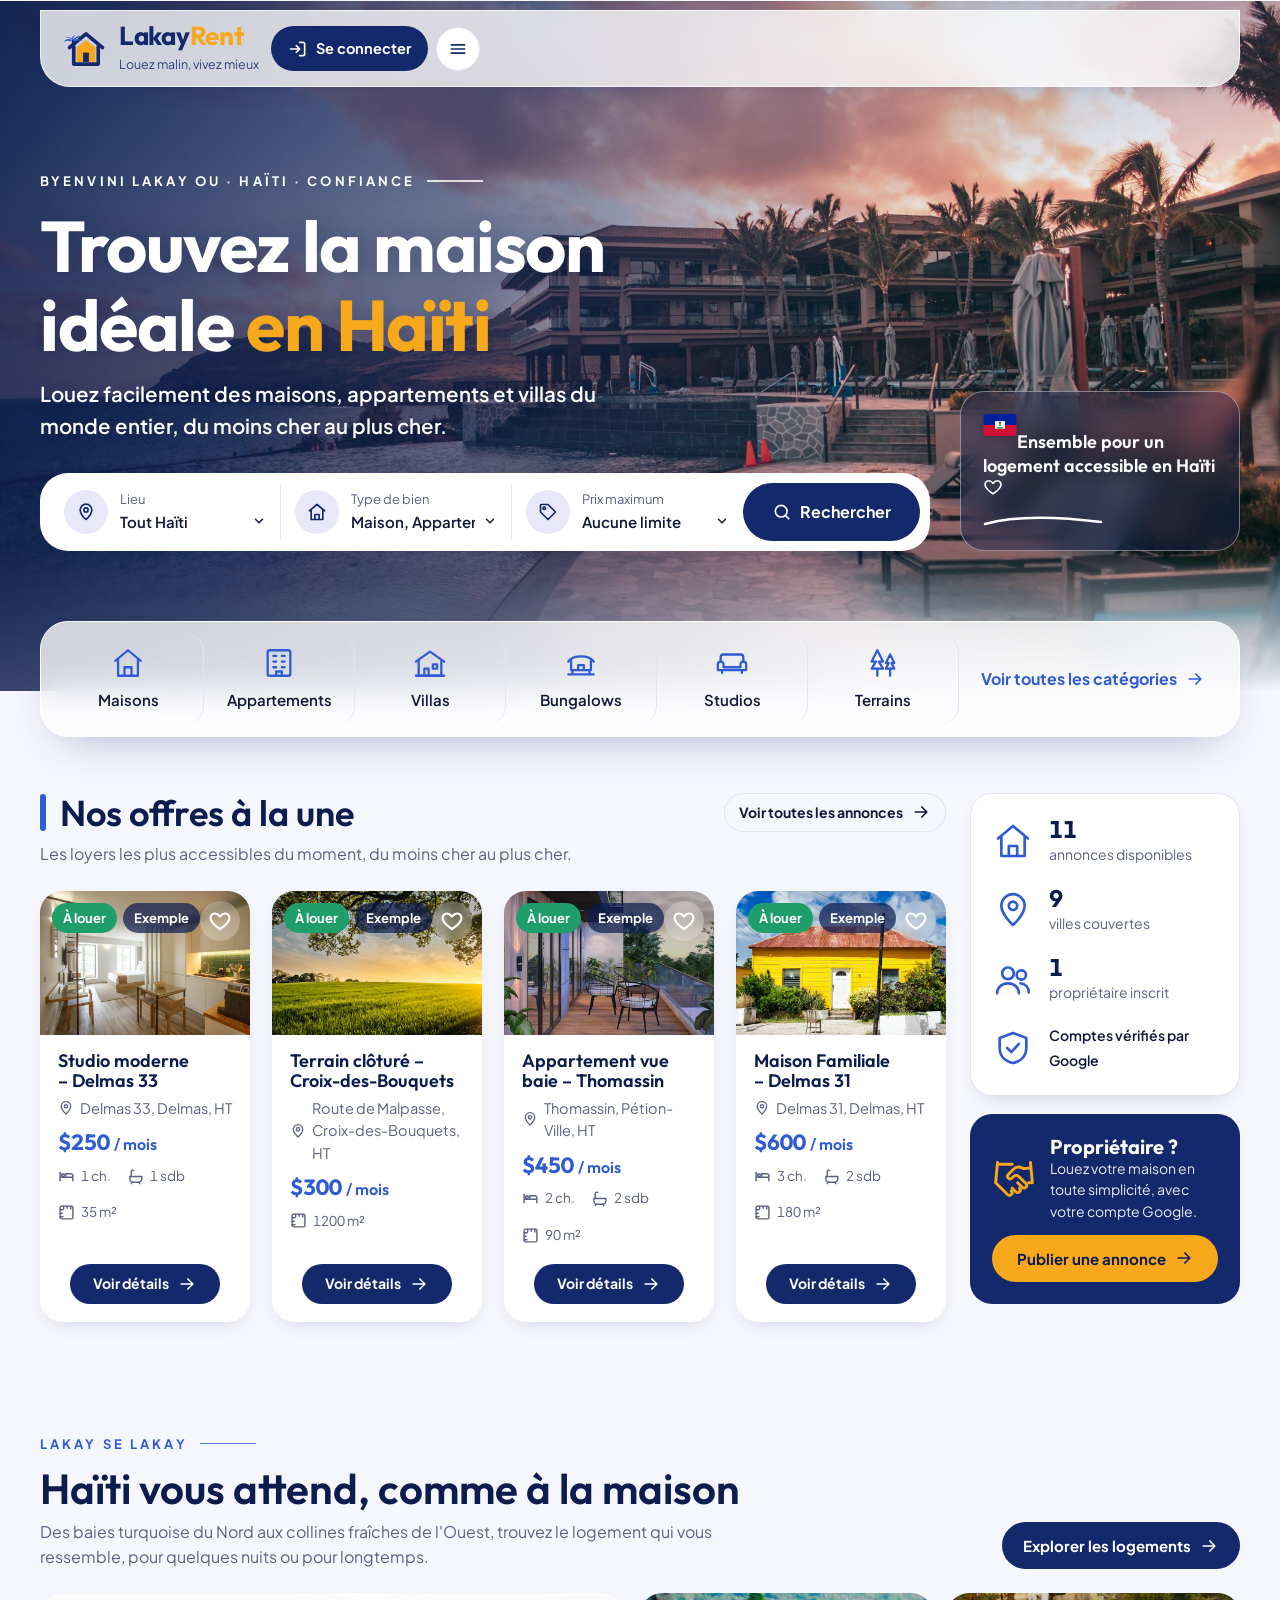
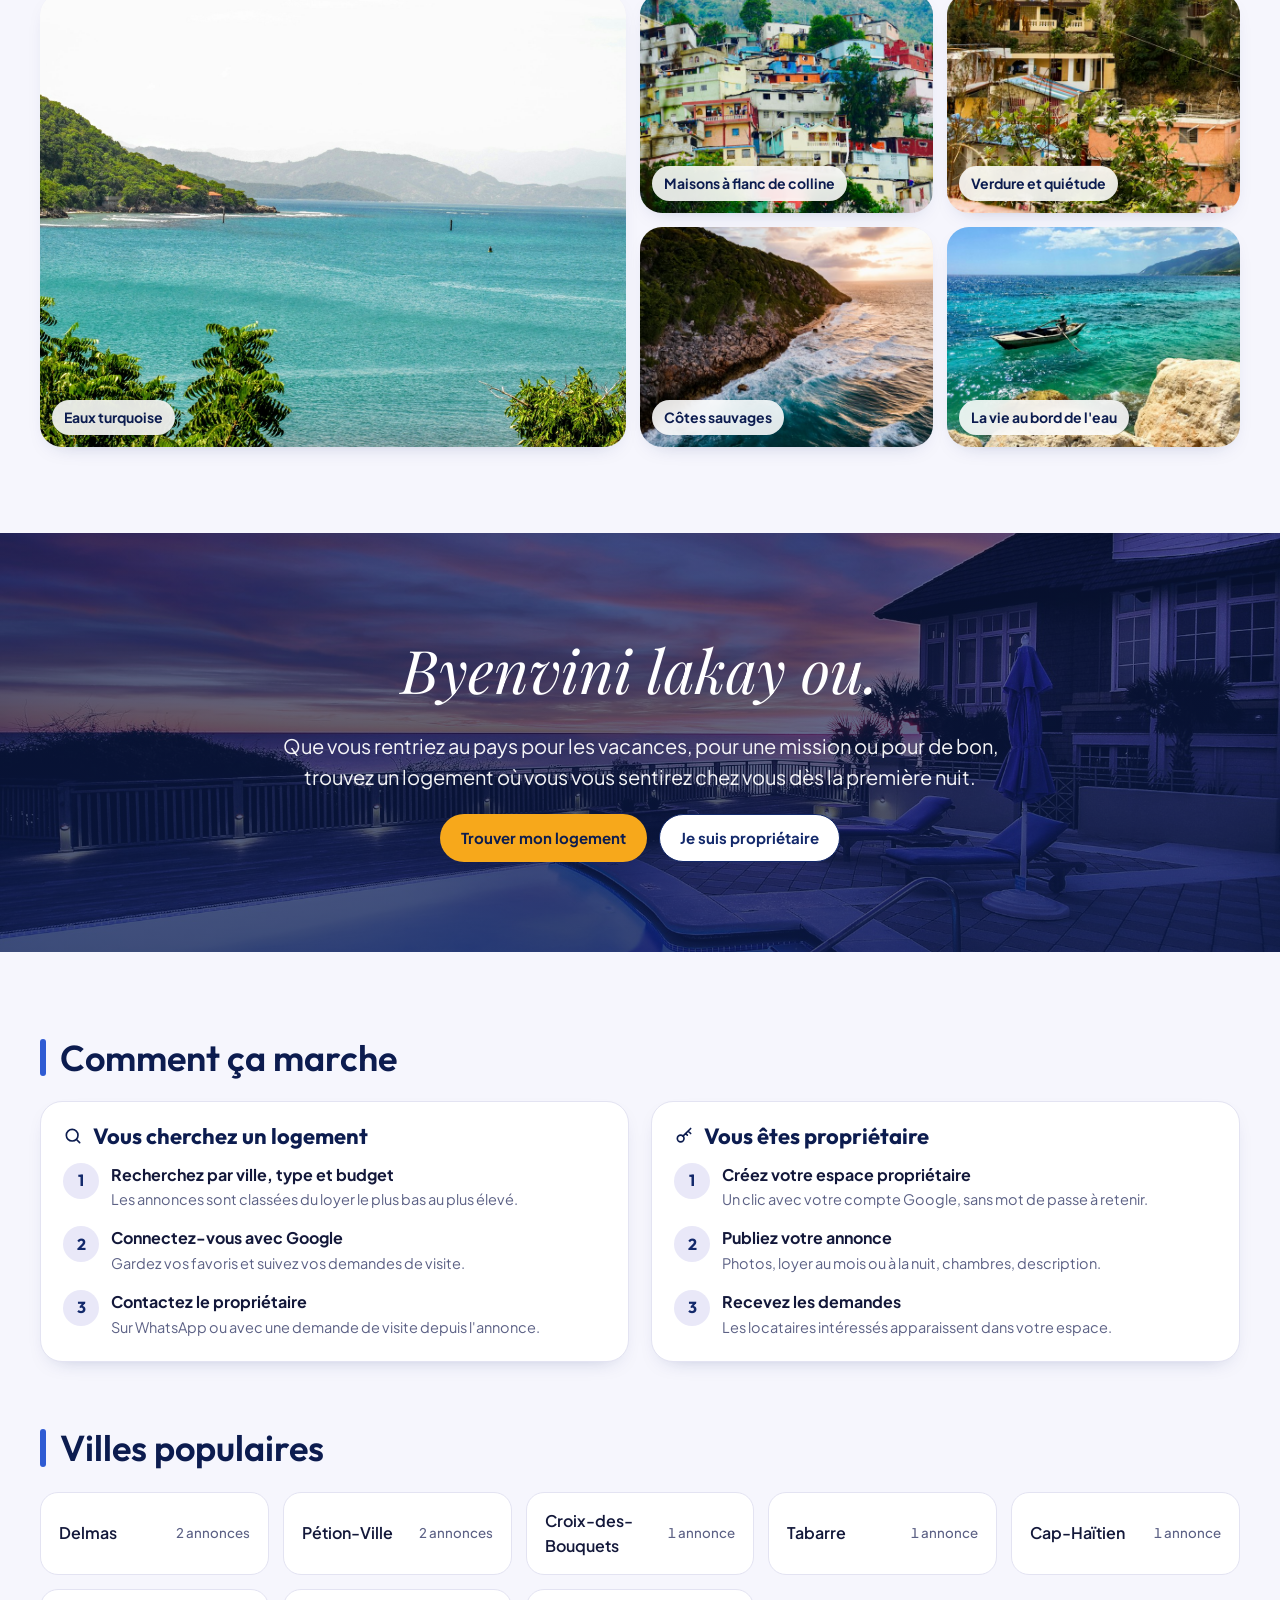
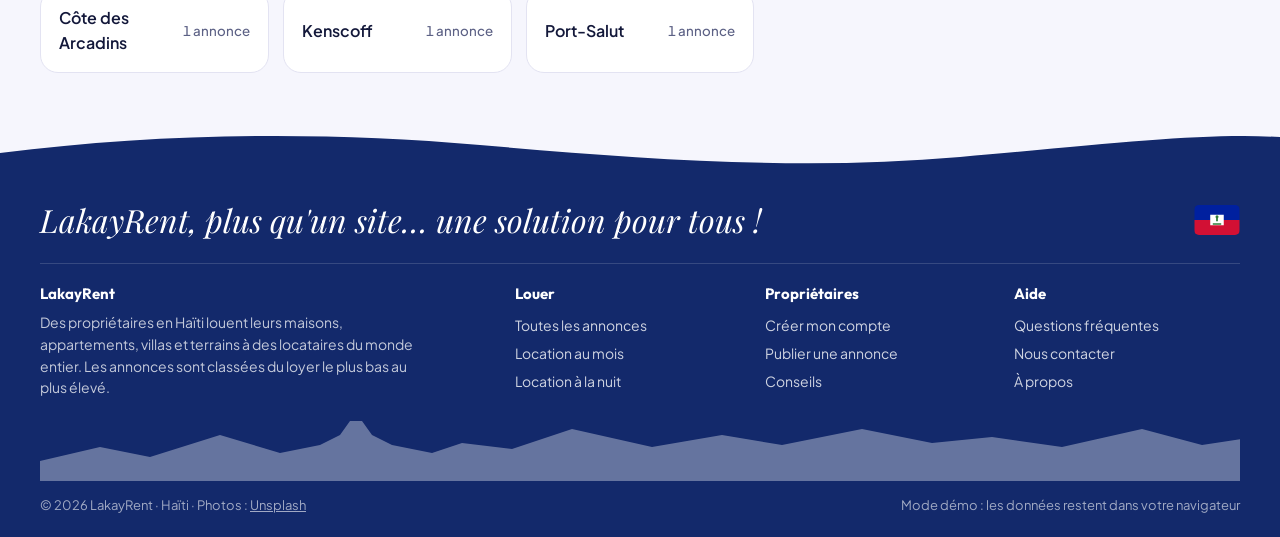
==== commit 99d88f83: "Rafraîchit le cache et ajuste la mosaïque Co-Authored-By: Claude Opus 5.5 <noreply@anthropic.com> Cl" ====
--- a/index.html
+++ b/index.html
@@ -8,7 +8,7 @@
 <link rel="icon" href="assets/img/favicon.svg" type="image/svg+xml">
 <link rel="preconnect" href="https://fonts.googleapis.com"><link rel="preconnect" href="https://fonts.gstatic.com" crossorigin>
 <link href="https://fonts.googleapis.com/css2?family=Outfit:wght@400;500;600;700&family=Plus+Jakarta+Sans:wght@400;500;600;700&family=Playfair+Display:ital,wght@1,500&display=swap" rel="stylesheet">
-<link rel="stylesheet" href="assets/css/style.css">
+<link rel="stylesheet" href="assets/css/style.css?v=3">
 </head>
 <body data-page="home">
 <header id="site-header"></header>
@@ -69,9 +69,9 @@
         <a class="btn btn-primary" href="annonces.html">Explorer les logements <span id="arr3"></span></a>
       </div>
       <div class="mosaic">
-        <figure class="m-big"><img src="assets/img/photos/ht1.jpg" alt="Baie turquoise entourée de montagnes vertes" loading="lazy"><figcaption>Les baies du Nord</figcaption></figure>
+        <figure class="m-big"><img src="assets/img/photos/ht2.jpg" alt="Baie turquoise bordée de collines boisées" loading="lazy"><figcaption>Eaux turquoise</figcaption></figure>
         <figure><img src="assets/img/photos/sm/ht3.jpg" alt="Maisons blanches entourées d'arbres" loading="lazy"><figcaption>Maisons à flanc de colline</figcaption></figure>
-        <figure><img src="assets/img/photos/sm/ht2.jpg" alt="Eau turquoise et côte boisée" loading="lazy"><figcaption>Eaux turquoise</figcaption></figure>
+        <figure><img src="assets/img/photos/sm/ht4.jpg" alt="Maisons nichées dans la verdure" loading="lazy"><figcaption>Verdure et quiétude</figcaption></figure>
         <figure><img src="assets/img/photos/sm/ht5.jpg" alt="Plage rocheuse bordée d'arbres" loading="lazy"><figcaption>Côtes sauvages</figcaption></figure>
         <figure><img src="assets/img/photos/sm/ht6.jpg" alt="Bateau de pêche sur la mer" loading="lazy"><figcaption>La vie au bord de l'eau</figcaption></figure>
       </div>
@@ -119,8 +119,8 @@
 </main>
 
 <footer id="site-footer"></footer>
-<script src="assets/js/config.js"></script>
-<script src="assets/js/core.js"></script>
+<script src="assets/js/config.js?v=3"></script>
+<script src="assets/js/core.js?v=3"></script>
 <script>
 (function(){
   const L=Lakay,$=L.$,esc=L.esc;
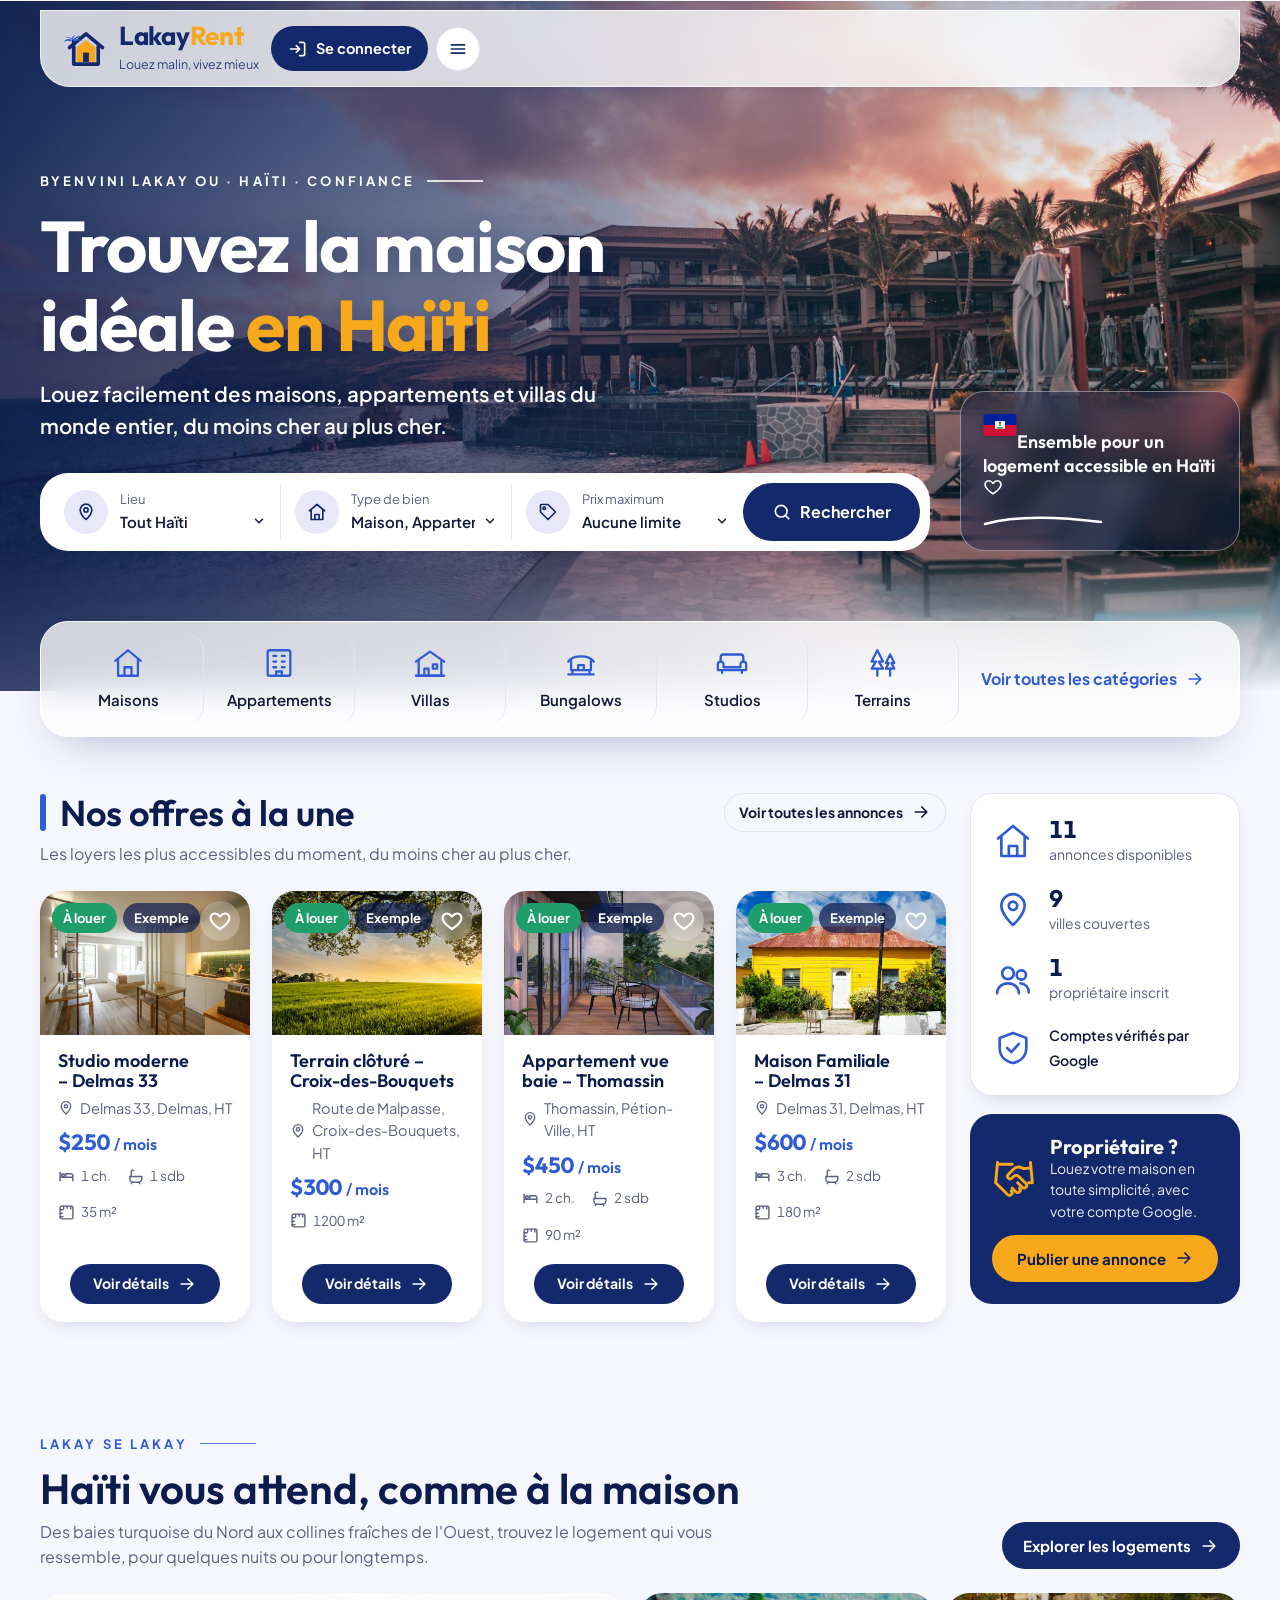
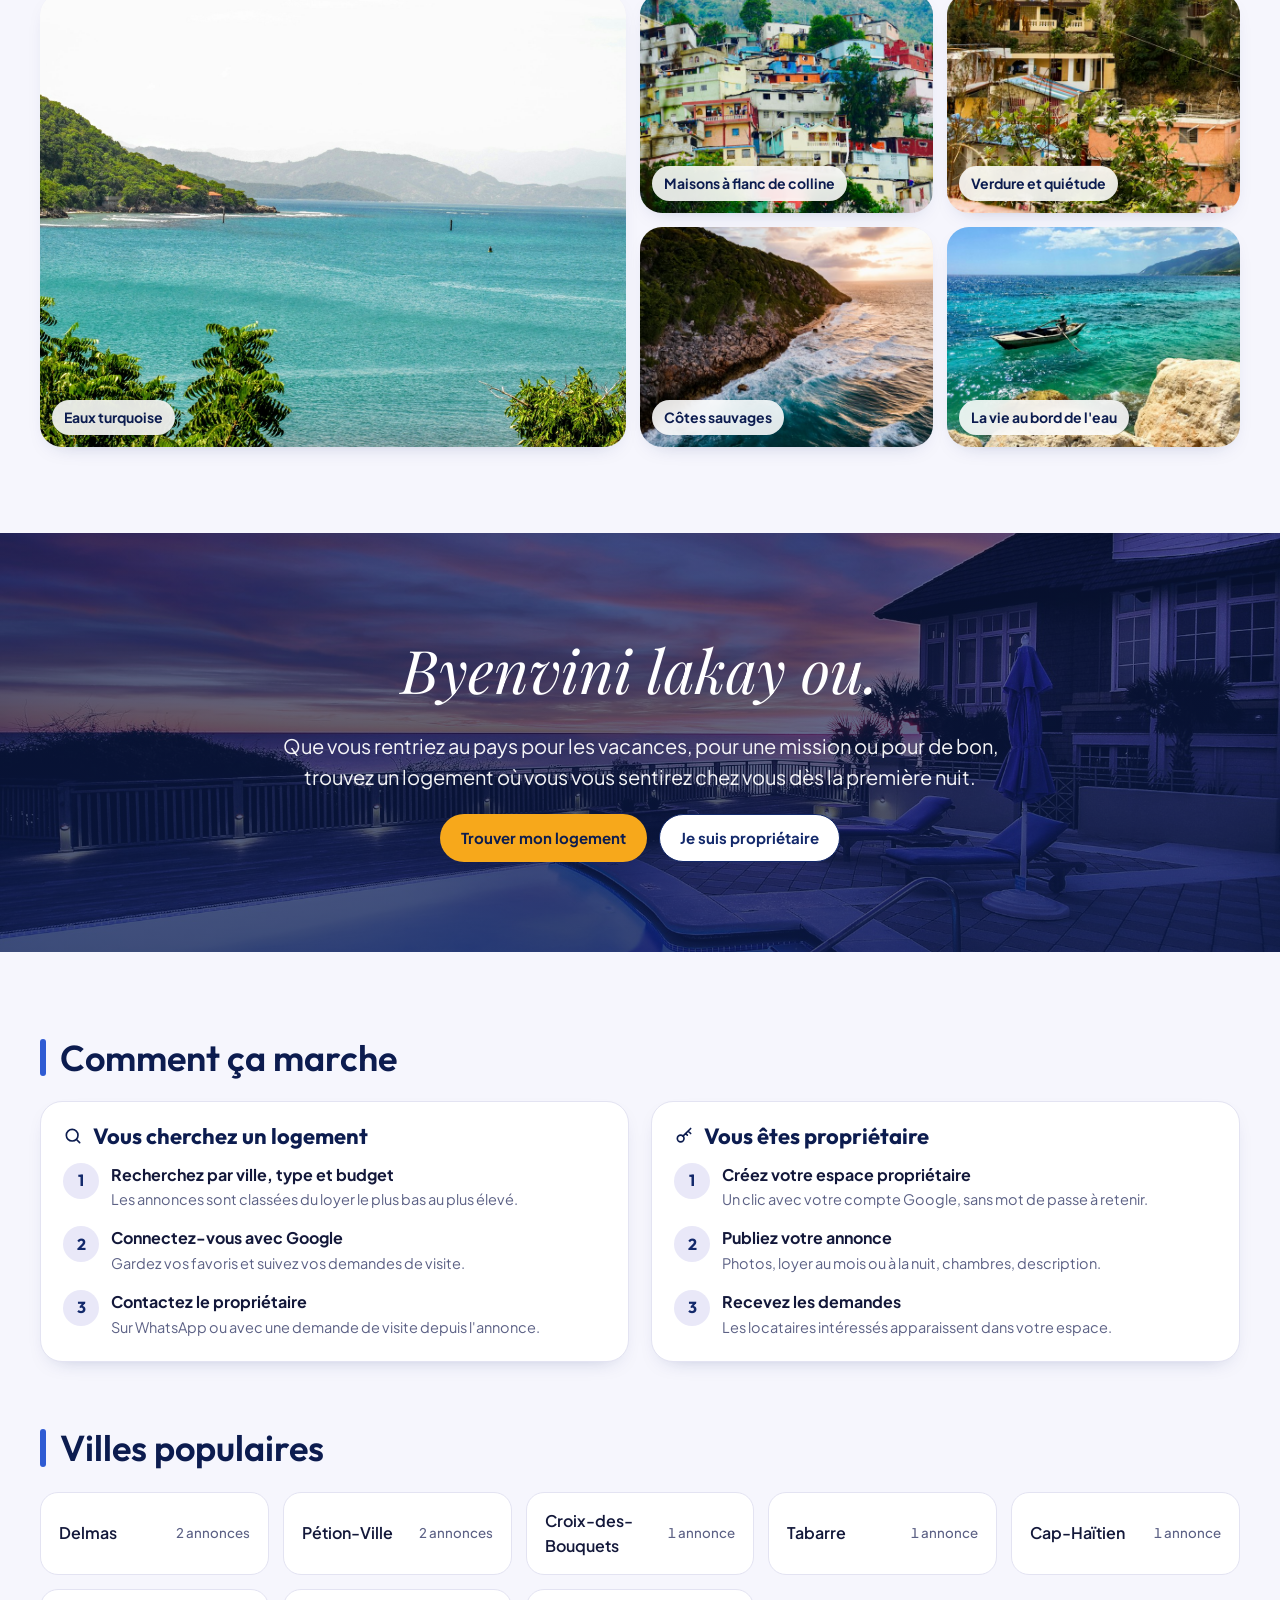
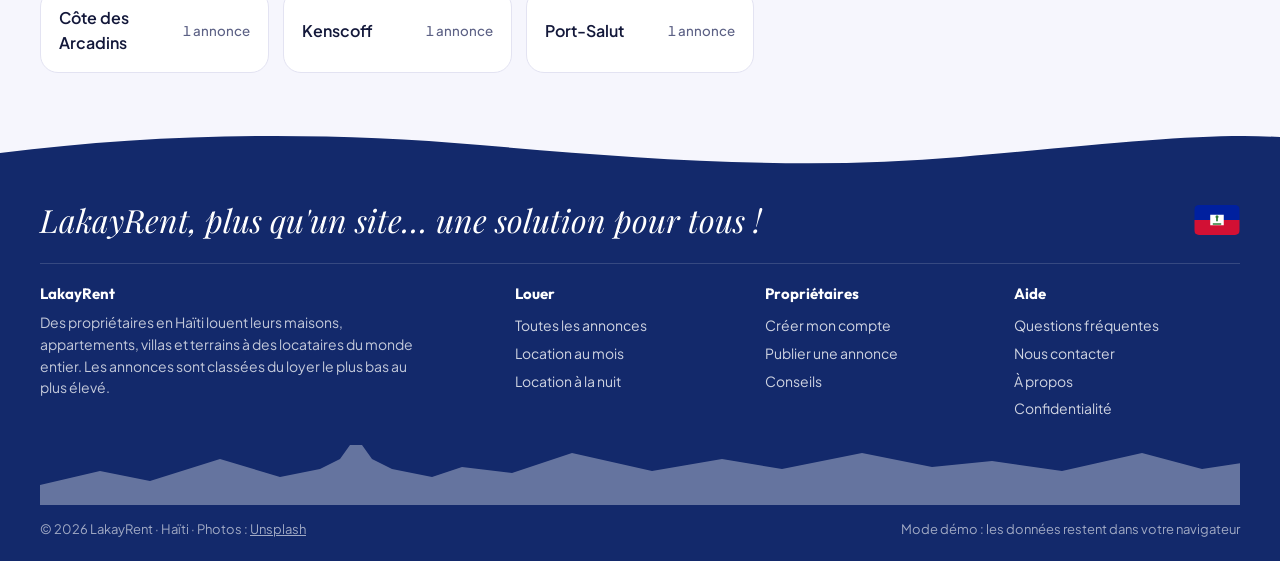
==== commit c8cf2550: "Page confidentialité et ID client Google Co-Authored-By: Claude Opus 5.5 <noreply@anthropic.com> Cla" ====
--- a/index.html
+++ b/index.html
@@ -8,7 +8,7 @@
 <link rel="icon" href="assets/img/favicon.svg" type="image/svg+xml">
 <link rel="preconnect" href="https://fonts.googleapis.com"><link rel="preconnect" href="https://fonts.gstatic.com" crossorigin>
 <link href="https://fonts.googleapis.com/css2?family=Outfit:wght@400;500;600;700&family=Plus+Jakarta+Sans:wght@400;500;600;700&family=Playfair+Display:ital,wght@1,500&display=swap" rel="stylesheet">
-<link rel="stylesheet" href="assets/css/style.css?v=3">
+<link rel="stylesheet" href="assets/css/style.css?v=4">
 </head>
 <body data-page="home">
 <header id="site-header"></header>
@@ -119,8 +119,8 @@
 </main>
 
 <footer id="site-footer"></footer>
-<script src="assets/js/config.js?v=3"></script>
-<script src="assets/js/core.js?v=3"></script>
+<script src="assets/js/config.js?v=4"></script>
+<script src="assets/js/core.js?v=4"></script>
 <script>
 (function(){
   const L=Lakay,$=L.$,esc=L.esc;
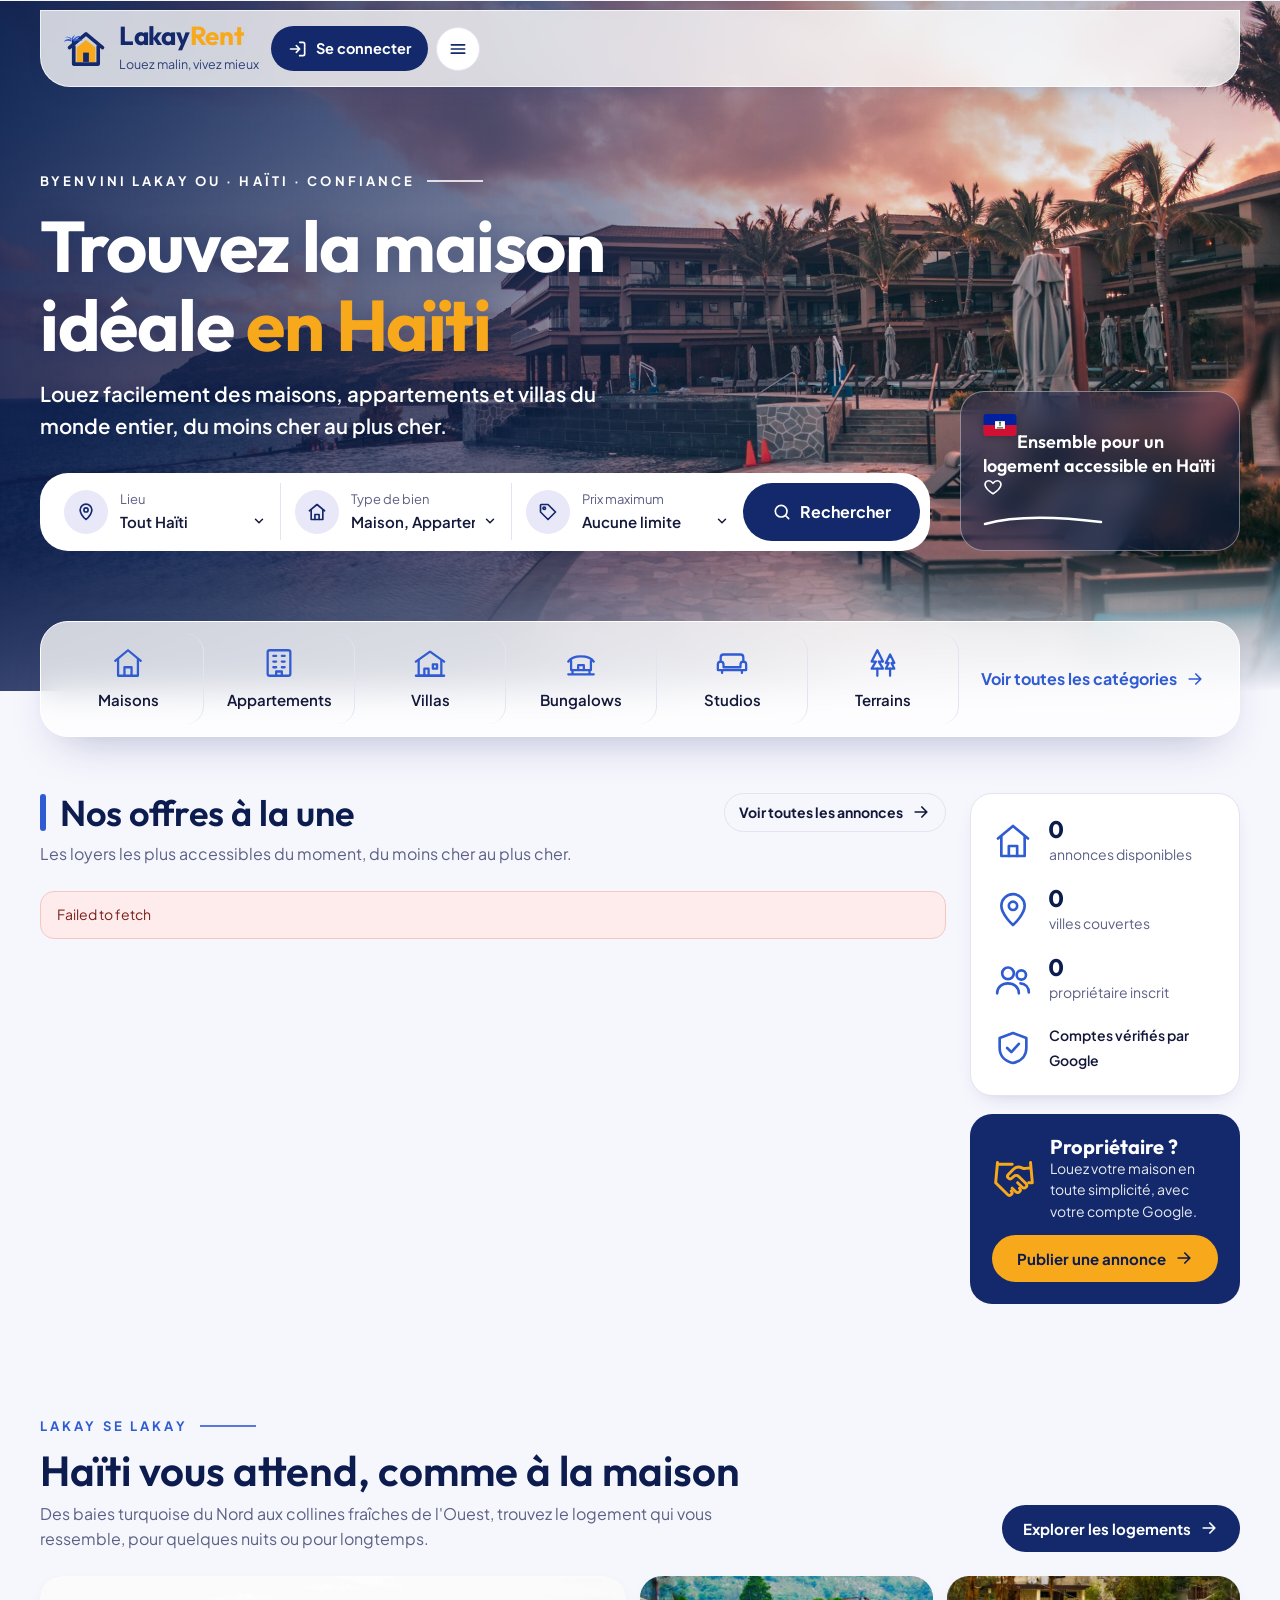
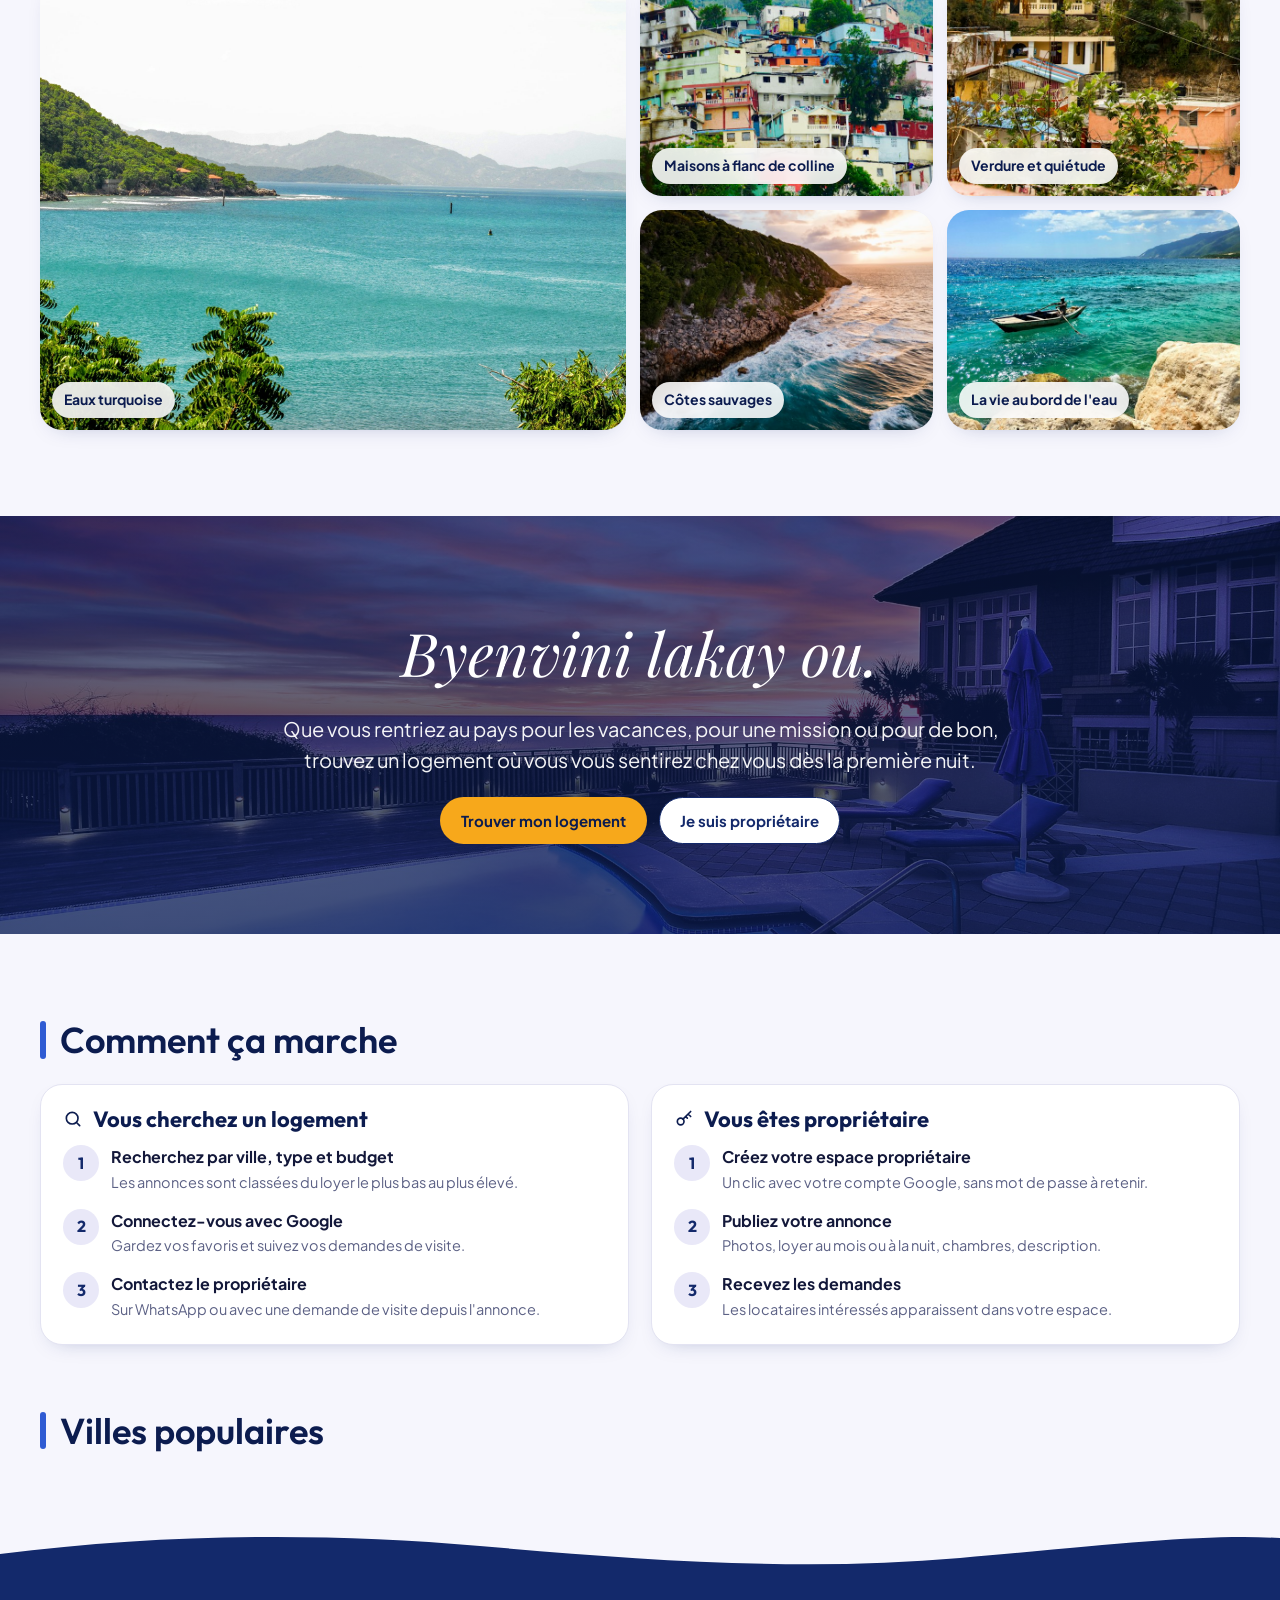
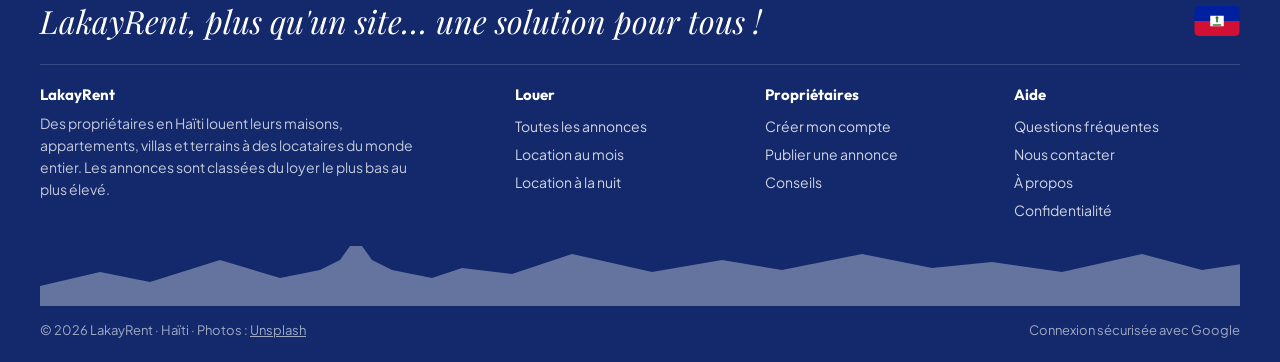
==== commit c0a865ec: "Branche le site sur Google (connexion + feuille de données) Co-Authored-By: Claude Opus 5.5 <noreply" ====
--- a/index.html
+++ b/index.html
@@ -8,7 +8,7 @@
 <link rel="icon" href="assets/img/favicon.svg" type="image/svg+xml">
 <link rel="preconnect" href="https://fonts.googleapis.com"><link rel="preconnect" href="https://fonts.gstatic.com" crossorigin>
 <link href="https://fonts.googleapis.com/css2?family=Outfit:wght@400;500;600;700&family=Plus+Jakarta+Sans:wght@400;500;600;700&family=Playfair+Display:ital,wght@1,500&display=swap" rel="stylesheet">
-<link rel="stylesheet" href="assets/css/style.css?v=4">
+<link rel="stylesheet" href="assets/css/style.css?v=5">
 </head>
 <body data-page="home">
 <header id="site-header"></header>
@@ -119,8 +119,8 @@
 </main>
 
 <footer id="site-footer"></footer>
-<script src="assets/js/config.js?v=4"></script>
-<script src="assets/js/core.js?v=4"></script>
+<script src="assets/js/config.js?v=5"></script>
+<script src="assets/js/core.js?v=5"></script>
 <script>
 (function(){
   const L=Lakay,$=L.$,esc=L.esc;
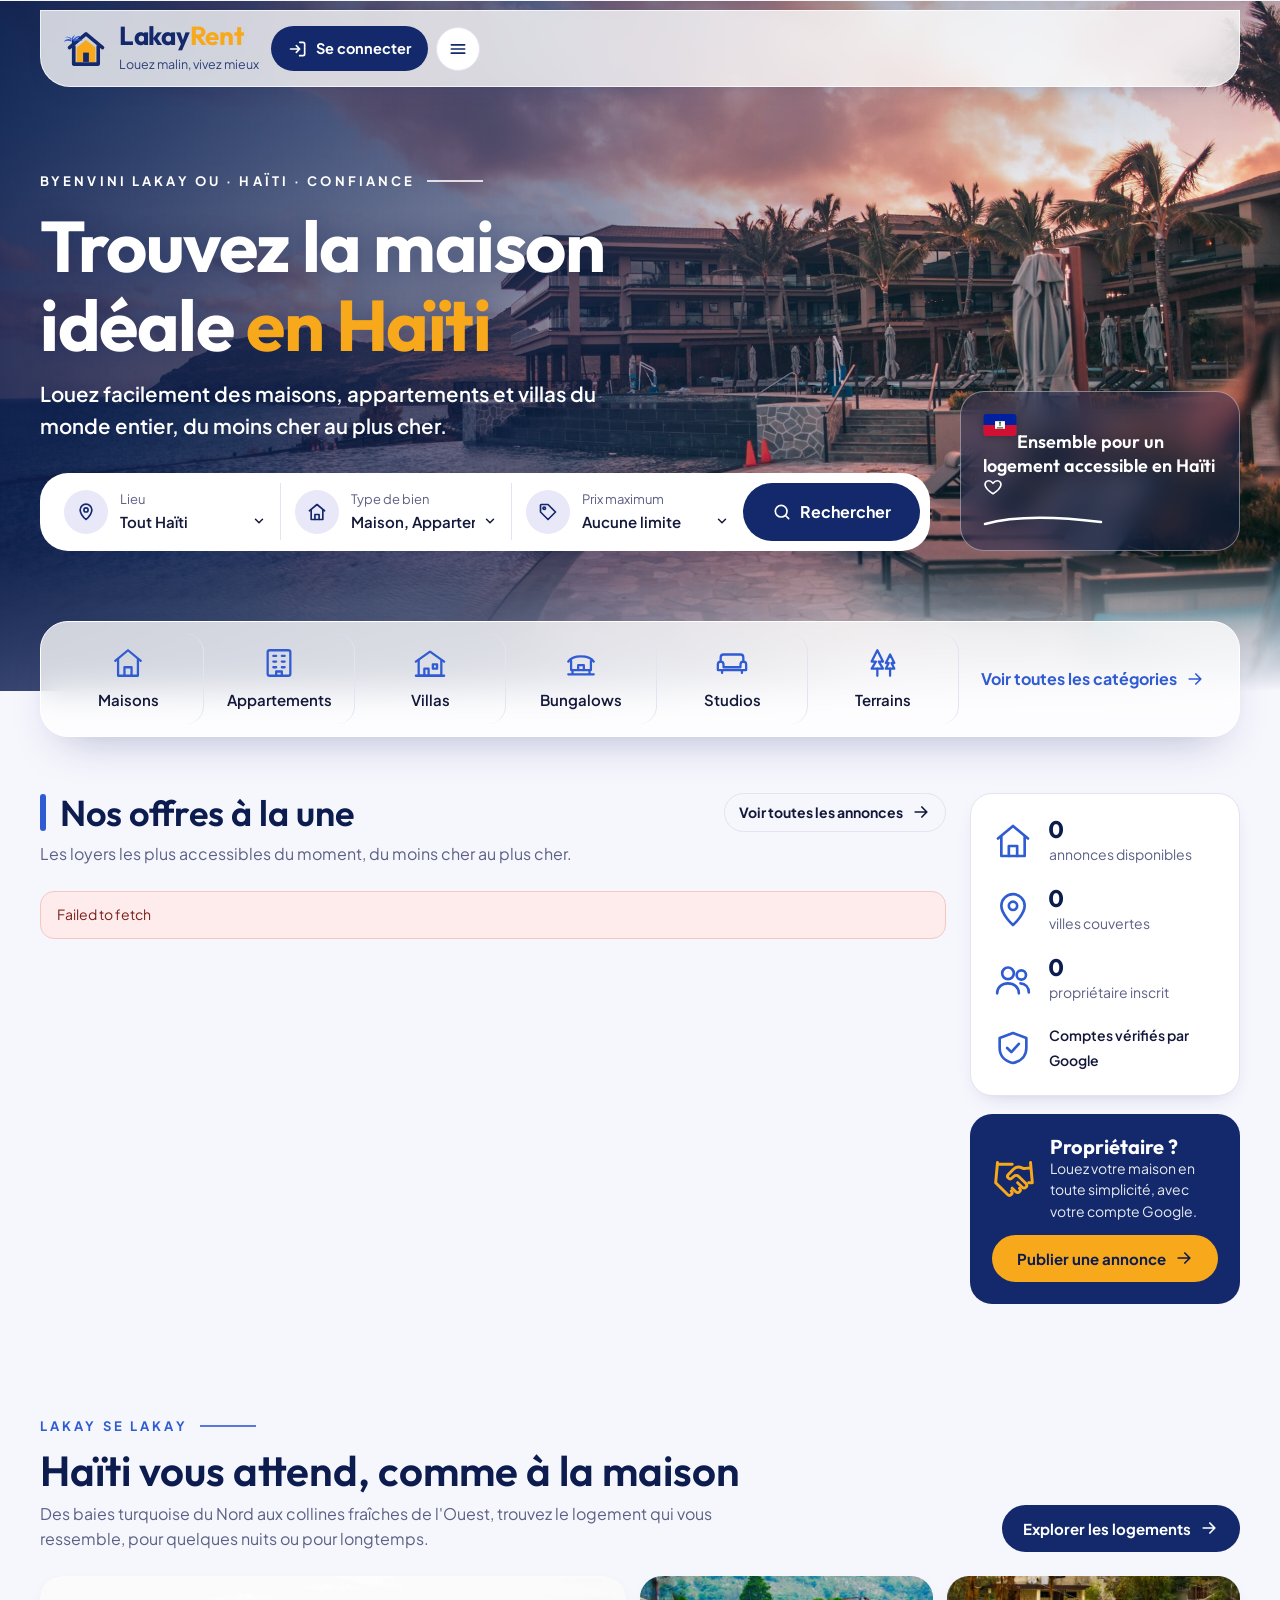
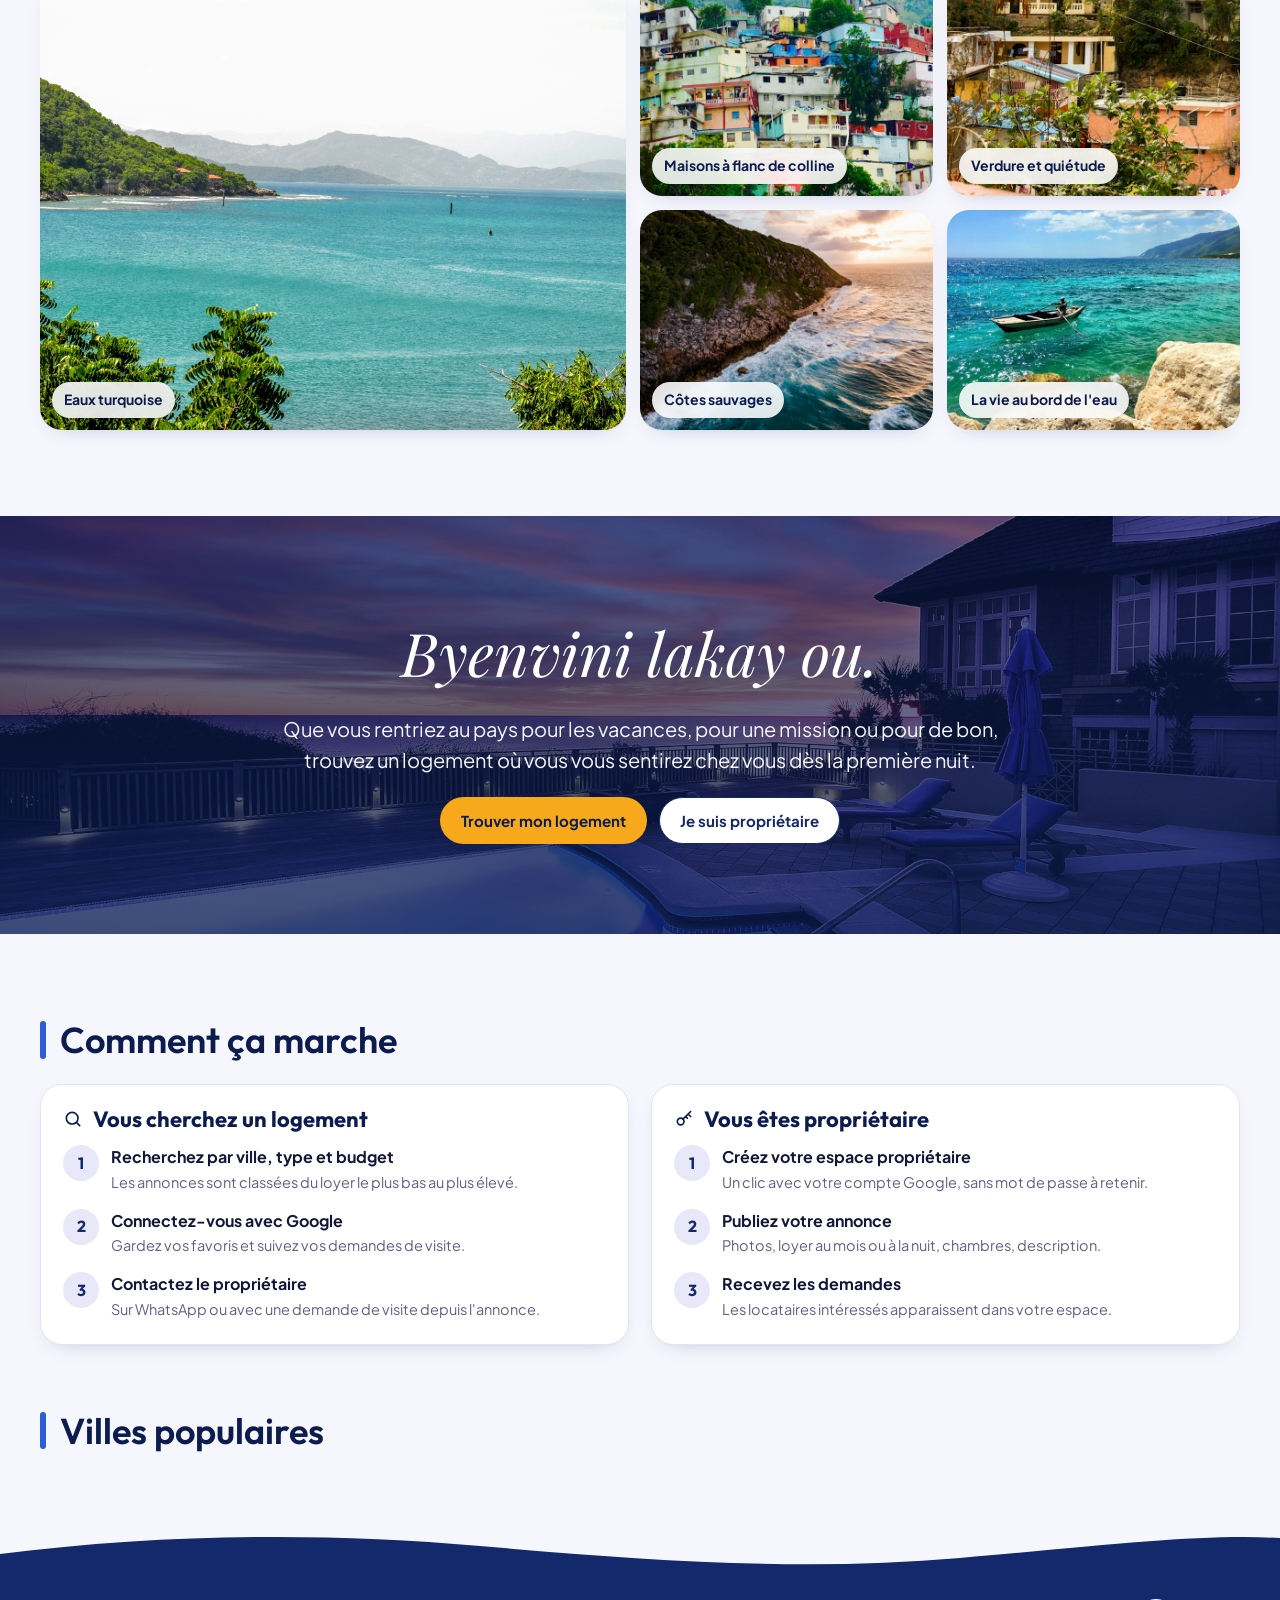
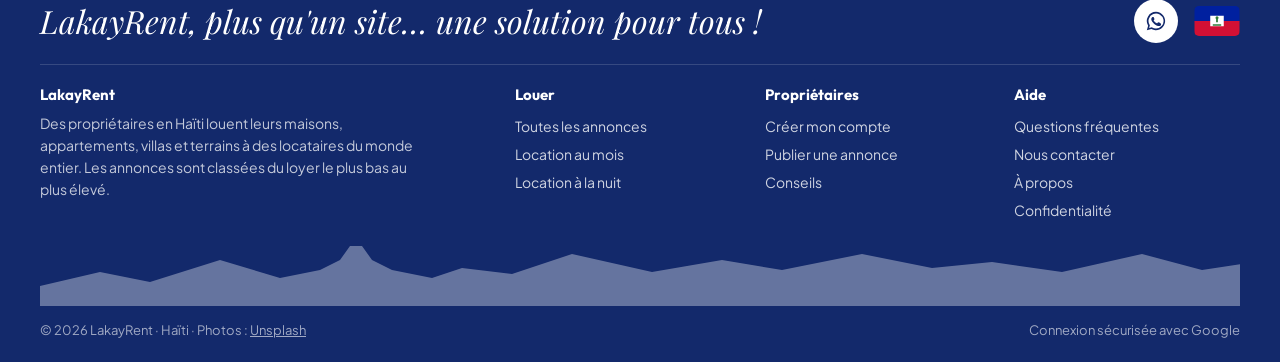
==== commit 552f2774: "Coordonnées de contact Co-Authored-By: Claude Opus 5.5 <noreply@anthropic.com> Claude-Session: https" ====
--- a/index.html
+++ b/index.html
@@ -8,7 +8,7 @@
 <link rel="icon" href="assets/img/favicon.svg" type="image/svg+xml">
 <link rel="preconnect" href="https://fonts.googleapis.com"><link rel="preconnect" href="https://fonts.gstatic.com" crossorigin>
 <link href="https://fonts.googleapis.com/css2?family=Outfit:wght@400;500;600;700&family=Plus+Jakarta+Sans:wght@400;500;600;700&family=Playfair+Display:ital,wght@1,500&display=swap" rel="stylesheet">
-<link rel="stylesheet" href="assets/css/style.css?v=5">
+<link rel="stylesheet" href="assets/css/style.css?v=6">
 </head>
 <body data-page="home">
 <header id="site-header"></header>
@@ -119,8 +119,8 @@
 </main>
 
 <footer id="site-footer"></footer>
-<script src="assets/js/config.js?v=5"></script>
-<script src="assets/js/core.js?v=5"></script>
+<script src="assets/js/config.js?v=6"></script>
+<script src="assets/js/core.js?v=6"></script>
 <script>
 (function(){
   const L=Lakay,$=L.$,esc=L.esc;
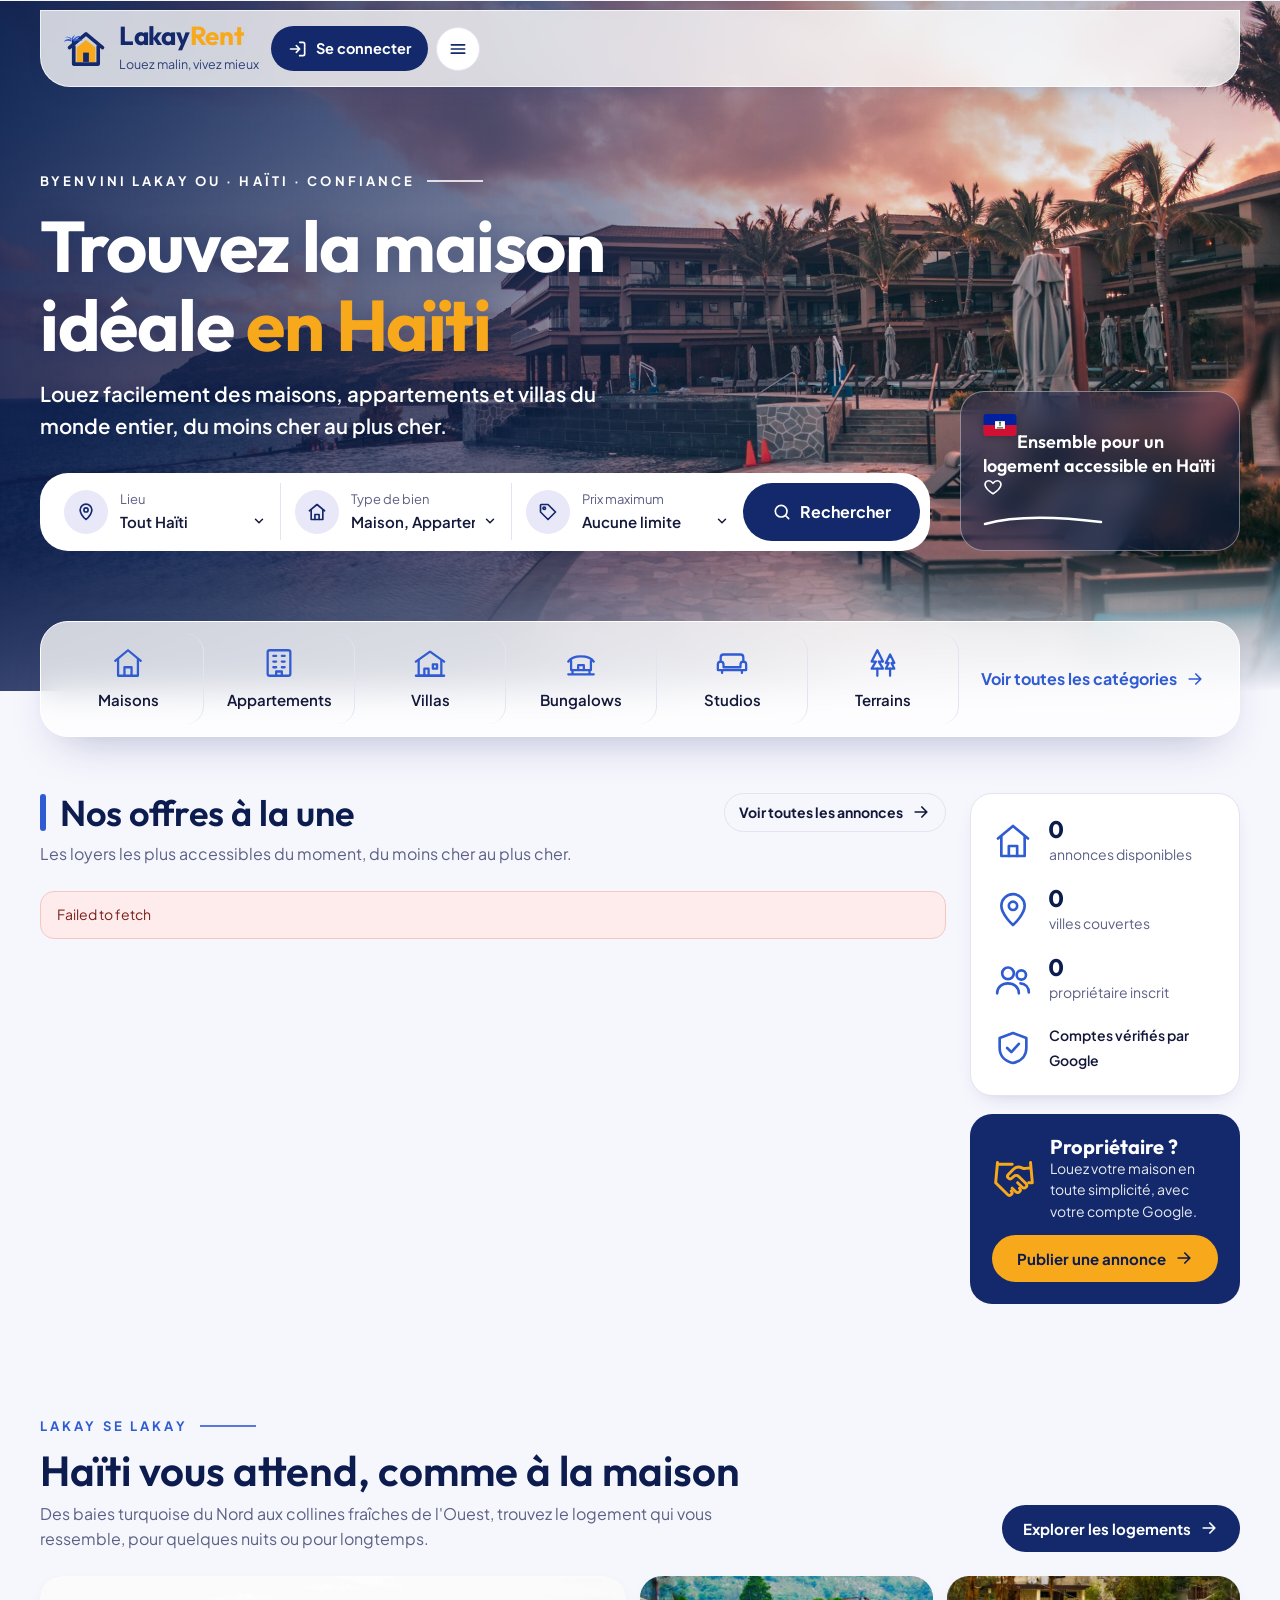
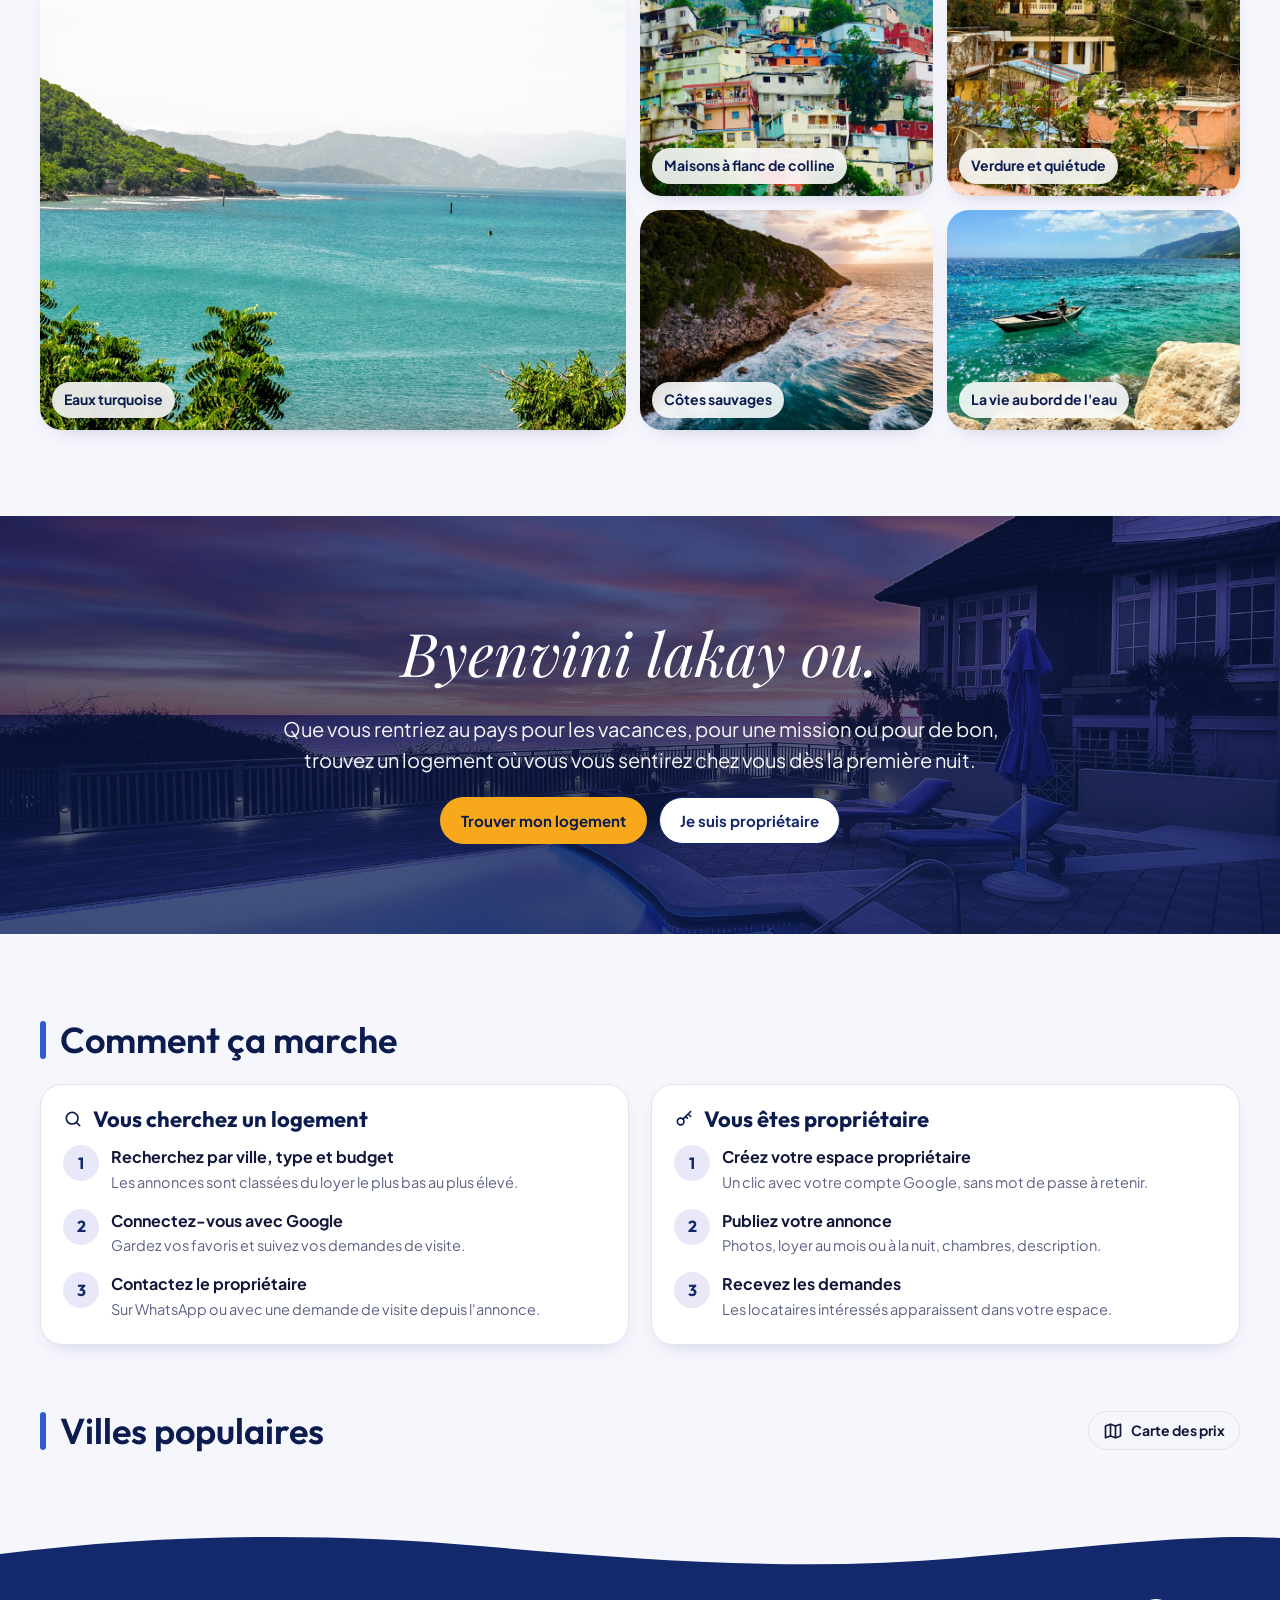
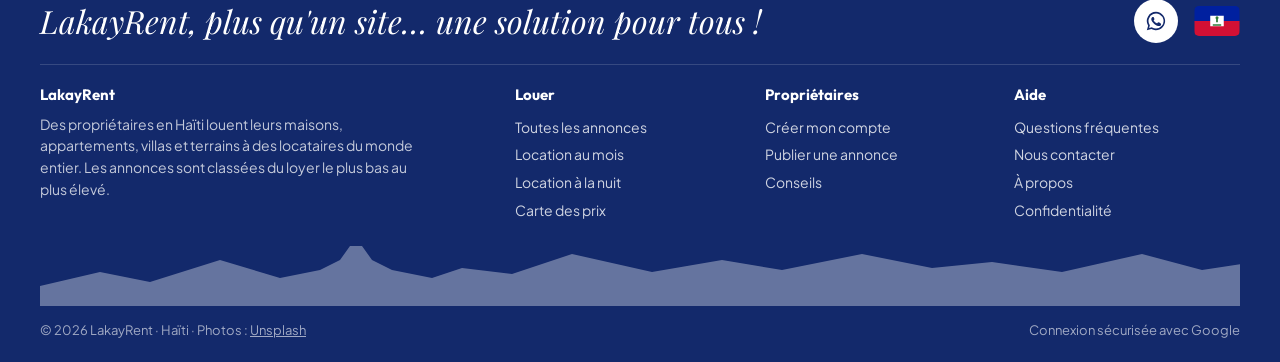
==== commit f69027f4: "Carte des prix par ville (Leaflet + OpenStreetMap) Co-Authored-By: Claude Opus 5.5 <noreply@anthropi" ====
--- a/index.html
+++ b/index.html
@@ -8,7 +8,7 @@
 <link rel="icon" href="assets/img/favicon.svg" type="image/svg+xml">
 <link rel="preconnect" href="https://fonts.googleapis.com"><link rel="preconnect" href="https://fonts.gstatic.com" crossorigin>
 <link href="https://fonts.googleapis.com/css2?family=Outfit:wght@400;500;600;700&family=Plus+Jakarta+Sans:wght@400;500;600;700&family=Playfair+Display:ital,wght@1,500&display=swap" rel="stylesheet">
-<link rel="stylesheet" href="assets/css/style.css?v=6">
+<link rel="stylesheet" href="assets/css/style.css?v=7">
 </head>
 <body data-page="home">
 <header id="site-header"></header>
@@ -112,21 +112,21 @@
 
   <section class="section" style="padding-top:10px">
     <div class="container">
-      <h2 class="section-title">Villes populaires</h2>
+      <div class="section-head"><h2 class="section-title">Villes populaires</h2><a class="btn btn-ghost btn-sm" href="carte.html" id="mapBtn">Carte des prix</a></div>
       <div class="cities" id="cities"></div>
     </div>
   </section>
 </main>
 
 <footer id="site-footer"></footer>
-<script src="assets/js/config.js?v=6"></script>
-<script src="assets/js/core.js?v=6"></script>
+<script src="assets/js/config.js?v=7"></script>
+<script src="assets/js/core.js?v=7"></script>
 <script>
 (function(){
   const L=Lakay,$=L.$,esc=L.esc;
   $("#icoLieu").innerHTML=L.icon("pin");$("#icoType").innerHTML=L.icon("house");$("#icoPrix").innerHTML=L.icon("tag");
   $("#sGo").insertAdjacentHTML("afterbegin",L.icon("search"));
-  $("#arr1").outerHTML=L.icon("arrow");$("#arr3").outerHTML=L.icon("arrow");$("#arr2").outerHTML=L.icon("arrow");$("#icoHand").outerHTML=L.icon("handshake");
+  $("#arr1").outerHTML=L.icon("arrow");$("#arr3").outerHTML=L.icon("arrow");$("#mapBtn").insertAdjacentHTML("afterbegin",L.icon("map"));$("#arr2").outerHTML=L.icon("arrow");$("#icoHand").outerHTML=L.icon("handshake");
   $("#stepsLoc").insertAdjacentHTML("afterbegin",L.icon("search"));$("#stepsProp").insertAdjacentHTML("afterbegin",L.icon("key"));
   $("#sVille").insertAdjacentHTML("beforeend",L.VILLES.map(v=>`<option>${esc(v)}</option>`).join(""));
   $("#sType").insertAdjacentHTML("beforeend",L.TYPES.map(t=>`<option value="${esc(t.v)}">${esc(t.pl)}</option>`).join(""));
